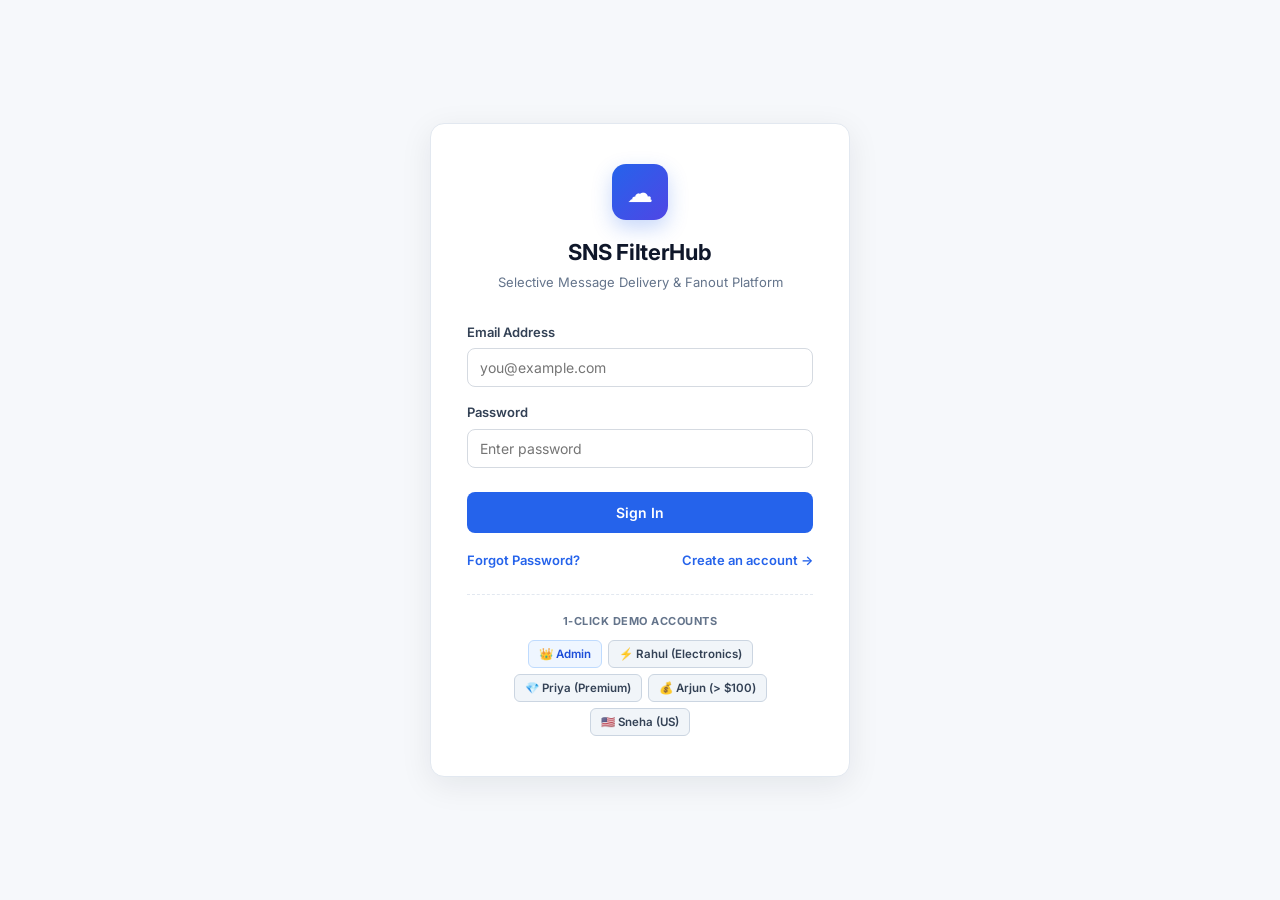
==== templates/index.html @ 41ab6437 "first commit" ====
<!DOCTYPE html>
<html lang="en">
<head>
<meta charset="UTF-8">
<meta name="viewport" content="width=device-width, initial-scale=1.0">
<title>SNS FilterHub — Amazon SNS Message Filtering Platform</title>
<link rel="stylesheet" href="/static/style.css">
<link rel="preconnect" href="https://fonts.googleapis.com">
<link href="https://fonts.googleapis.com/css2?family=Inter:wght@400;500;600;700&display=swap" rel="stylesheet">
</head>
<body>

<!-- ═══════════════ AUTH PAGE ═══════════════ -->
<div class="auth-page" id="authPage">
    <!-- LOGIN CARD -->
    <div class="auth-card" id="loginCard">
        <div class="auth-logo">
            <div class="auth-logo-mark">☁</div>
            <h1>SNS FilterHub</h1>
            <p>Selective Message Delivery & Fanout Platform</p>
        </div>
        <form onsubmit="handleLogin(event)">
            <div class="form-group">
                <label>Email Address</label>
                <input type="email" id="loginEmail" placeholder="you@example.com" required>
                <div class="field-error" id="loginEmailError"></div>
            </div>
            <div class="form-group">
                <label>Password</label>
                <input type="password" id="loginPassword" placeholder="Enter password" required>
                <div class="field-error" id="loginPasswordError"></div>
            </div>
            <div class="form-error" id="loginGeneralError"></div>
            <button type="submit" class="btn-auth" id="loginSubmitBtn">Sign In</button>
            <div class="auth-links">
                <a class="link" onclick="showForgot()">Forgot Password?</a>
                <a class="link" onclick="showSignup()">Create an account →</a>
            </div>
        </form>

        <!-- DEMO ACCOUNTS QUICK SWITCHER -->
        <div class="demo-accounts">
            <div class="demo-accounts-title">1-Click Demo Accounts</div>
            <div class="demo-pills">
                <button type="button" class="demo-pill admin" onclick="quickLogin('admin@snsfilterhub.com', 'Admin@123')">👑 Admin</button>
                <button type="button" class="demo-pill" onclick="quickLogin('rahul@example.com', 'User@123')">⚡ Rahul (Electronics)</button>
                <button type="button" class="demo-pill" onclick="quickLogin('priya@example.com', 'User@123')">💎 Priya (Premium)</button>
                <button type="button" class="demo-pill" onclick="quickLogin('arjun@example.com', 'User@123')">💰 Arjun (&gt; $100)</button>
                <button type="button" class="demo-pill" onclick="quickLogin('sneha@example.com', 'User@123')">🇺🇸 Sneha (US)</button>
            </div>
        </div>
    </div>

    <!-- SIGNUP CARD -->
    <div class="auth-card" id="signupCard" style="display:none;">
        <div class="auth-logo">
            <div class="auth-logo-mark">☁</div>
            <h1>Create Account</h1>
            <p>Join SNS FilterHub as a Subscriber</p>
        </div>
        <form onsubmit="handleSignup(event)">
            <div class="form-group">
                <label>Full Name</label>
                <input type="text" id="signupName" placeholder="e.g. John Doe" required>
                <div class="field-error" id="signupNameError"></div>
            </div>
            <div class="form-group">
                <label>Email Address</label>
                <input type="email" id="signupEmail" placeholder="you@example.com" required>
                <div class="field-error" id="signupEmailError"></div>
            </div>
            <div class="form-group">
                <label>Password</label>
                <input type="password" id="signupPassword" placeholder="Min 6 characters" required>
                <div class="field-error" id="signupPasswordError"></div>
            </div>
            <div class="form-group">
                <label>Confirm Password</label>
                <input type="password" id="signupConfirm" placeholder="Re-enter password" required>
                <div class="field-error" id="signupConfirmError"></div>
            </div>
            <div class="form-error" id="signupGeneralError"></div>
            <button type="submit" class="btn-auth">Create Account</button>
            <div class="auth-links">
                <a class="link" onclick="showLogin()">← Back to login</a>
            </div>
        </form>
    </div>

    <!-- FORGOT CARD -->
    <div class="auth-card" id="forgotCard" style="display:none;">
        <div class="auth-logo">
            <div class="auth-logo-mark">🔑</div>
            <h1>Reset Password</h1>
            <p>Enter your email to reset credentials</p>
        </div>
        <form onsubmit="handleForgot(event)">
            <div class="form-group">
                <label>Email Address</label>
                <input type="email" id="forgotEmail" placeholder="you@example.com" required>
            </div>
            <button type="submit" class="btn-auth">Send Reset Link</button>
            <div class="auth-links">
                <a class="link" onclick="showLogin()">← Back to login</a>
            </div>
        </form>
    </div>
</div>

<!-- ═══════════════ MAIN APPLICATION ═══════════════ -->
<div class="app" id="appPage" style="display:none;">
    <!-- SIDEBAR -->
    <aside class="sidebar">
        <div class="sidebar-brand">
            <div class="sidebar-logo">☁</div>
            <div>
                <div class="sidebar-name">SNS FilterHub</div>
                <div style="font-size:10px; color:#94a3b8; font-weight:600;" id="sidebarRoleLabel">ROLE: ADMIN</div>
            </div>
        </div>

        <!-- DYNAMIC NAVIGATION (ADMIN VS USER) -->
        <nav class="sidebar-nav" id="sidebarNav">
            <!-- Injected dynamically via renderSidebar() -->
        </nav>

        <div class="sidebar-user">
            <div class="user-avatar" id="userAvatarSidebar">A</div>
            <div>
                <div class="user-name" id="userNameSidebar">Administrator</div>
                <div class="user-role" id="userRoleSidebar">ADMIN</div>
            </div>
        </div>
    </aside>

    <!-- MAIN WRAPPER -->
    <div class="main">
        <header class="topbar">
            <h1 class="page-title" id="pageTitle">Dashboard</h1>
            <div class="topbar-right">
                <!-- NOTIFICATIONS BUTTON -->
                <button class="icon-btn" onclick="openNotif(event)" title="Notifications">
                    <svg viewBox="0 0 24 24" width="18" height="18" fill="none" stroke="currentColor" stroke-width="2"><path d="M18 8A6 6 0 006 8c0 7-3 9-3 9h18s-3-2-3-9"/><path d="M13.73 21a2 2 0 01-3.46 0"/></svg>
                    <span class="notif-badge" id="notifBadge" style="display:none;">0</span>
                </button>

                <!-- PROFILE BUTTON -->
                <div class="profile-btn" onclick="openProfile(event)">
                    <div class="user-avatar sm" id="userAvatarTop">A</div>
                    <span id="userNameTop">Administrator</span>
                    <svg viewBox="0 0 24 24" width="12" height="12" fill="none" stroke="currentColor" stroke-width="2.5"><polyline points="6 9 12 15 18 9"/></svg>
                </div>

                <!-- NOTIFICATIONS DROPDOWN -->
                <div class="dropdown notif-dropdown" id="notifDrop">
                    <div class="dropdown-head">
                        <span>Notifications</span>
                        <a class="link" onclick="markAllNotificationsRead()" style="font-size:12px;">Mark all read</a>
                    </div>
                    <div id="notifList" class="notif-list">
                        <div class="notif-empty">No notifications</div>
                    </div>
                    <div class="dropdown-foot" onclick="clearAllNotifications()">Clear All</div>
                </div>

                <!-- PROFILE DROPDOWN -->
                <div class="dropdown" id="profileDrop">
                    <div class="dropdown-item" onclick="goPage('profile')">My Profile</div>
                    <div class="dropdown-item" onclick="goPage('settings')">Settings</div>
                    <div class="dropdown-sep"></div>
                    <div class="dropdown-item danger" onclick="doLogout()">Logout</div>
                </div>
            </div>
        </header>

        <div class="content">

            <!-- ═══════════════ ADMIN PAGES ═══════════════ -->

            <!-- ADMIN DASHBOARD OVERVIEW -->
            <section class="page" id="page-dashboard">
                <div class="page-head">
                    <div>
                        <h2>Selective Message Filtering Overview</h2>
                        <p>Real-time Amazon SNS pub/sub routing with per-user subscription filter policies.</p>
                    </div>
                    <div class="page-btns">
                        <button class="btn btn-secondary" onclick="openCreateUserModal()">+ Create User</button>
                        <button class="btn btn-primary" onclick="goPage('admin-composer')">⚡ Publish Message</button>
                    </div>
                </div>

                <div class="stats">
                    <div class="stat"><div class="stat-label">Active Users</div><div class="stat-value" id="statUsersCount">0</div><div class="stat-foot">Subscribers with filter policies</div></div>
                    <div class="stat"><div class="stat-label">Messages Published</div><div class="stat-value" id="statPubCount">0</div><div class="stat-foot">Messages sent to SNS topic</div></div>
                    <div class="stat"><div class="stat-label">Messages Delivered</div><div class="stat-value green" id="statDelivCount">0</div><div class="stat-foot">Matched subscriber policies</div></div>
                    <div class="stat"><div class="stat-label">Delivery Rate</div><div class="stat-value" id="statDeliveryRate">0.0%</div><div class="stat-foot">Selective delivery efficiency</div></div>
                </div>

                <div class="panel">
                    <div class="panel-head"><h3>Amazon SNS Selective Delivery Architecture</h3></div>
                    <div class="flow">
                        <div class="flow-box"><div class="flow-icon">👑</div><div class="flow-title">Publisher (Admin)</div><div class="flow-sub">Attributes Attached</div></div>
                        <div class="flow-arrow">→</div>
                        <div class="flow-box"><div class="flow-icon">📢</div><div class="flow-title">Amazon SNS</div><div class="flow-sub">order-events-topic</div></div>
                        <div class="flow-arrow">→</div>
                        <div class="flow-box"><div class="flow-icon">🔍</div><div class="flow-title">Filter Engine</div><div class="flow-sub">Evaluates Policies</div></div>
                        <div class="flow-arrow">→</div>
                        <div class="flow-box green"><div class="flow-icon">📬</div><div class="flow-title">Matching Users</div><div class="flow-sub">Only Matching Inboxes</div></div>
                    </div>
                    <div class="flow-note">Unmatched messages are automatically filtered by Amazon SNS and never delivered to unmatching user inboxes.</div>
                </div>

                <div class="panel">
                    <div class="panel-head">
                        <h3>Recent Message Routing Activity</h3>
                        <a class="link" onclick="goPage('activity')">View Full Audit Log →</a>
                    </div>
                    <table class="table">
                        <thead><tr><th>Message ID</th><th>Topic</th><th>Attributes</th><th>Delivered / Total</th><th>Delivery Status</th><th>Actions</th></tr></thead>
                        <tbody id="dashActivityTable">
                            <tr><td colspan="6" class="empty-cell">No message activity yet. Open Message Composer to send test orders.</td></tr>
                        </tbody>
                    </table>
                </div>
            </section>

            <!-- ADMIN USERS MANAGEMENT -->
            <section class="page" id="page-admin-users">
                <div class="page-head">
                    <div>
                        <h2>User & Subscriber Management</h2>
                        <p>Manage platform subscribers, view their filter policies, and control access permissions.</p>
                    </div>
                    <button class="btn btn-primary" onclick="openCreateUserModal()">+ Create User</button>
                </div>
                <div class="panel">
                    <div class="panel-head">
                        <h3>All Platform Users</h3>
                        <input class="search" id="userSearchInput" placeholder="🔍 Search by name or email..." oninput="filterUsersTable()">
                    </div>
                    <table class="table">
                        <thead><tr><th>Name</th><th>Email</th><th>Role</th><th>Status</th><th>Assigned Filters</th><th>Received</th><th>Actions</th></tr></thead>
                        <tbody id="adminUsersTable">
                            <tr><td colspan="7" class="empty-cell">Loading users...</td></tr>
                        </tbody>
                    </table>
                </div>
            </section>

            <!-- ADMIN MESSAGE COMPOSER & LIVE ROUTING -->
            <section class="page" id="page-admin-composer">
                <div class="page-head">
                    <div>
                        <h2>Admin Message Composer</h2>
                        <p>Publish an order event to Amazon SNS with MessageAttributes and observe live selective delivery.</p>
                    </div>
                    <div>
                        <span class="badge active" id="awsStatusBadge">● AWS Mode: Auto</span>
                    </div>
                </div>

                <div class="sim-layout">
                    <!-- COMPOSER FORM -->
                    <div class="panel">
                        <div class="panel-head"><h3>Message &amp; Attributes</h3></div>
                        <div class="panel-body">
                            <form onsubmit="handleAdminPublish(event)">
                                <div class="form-group">
                                    <label>Order ID</label>
                                    <input type="text" id="compOrderId" placeholder="e.g. ORD-1001" value="ORD-1001" required>
                                </div>
                                <div class="form-group">
                                    <label>Message Title</label>
                                    <input type="text" id="compTitle" placeholder="e.g. Flash Sale Alert" value="Flash Sale Alert" required>
                                </div>
                                <div class="form-group">
                                    <label>Price (USD)</label>
                                    <input type="number" step="0.01" id="compPrice" value="1500" required>
                                </div>
                                <div class="form-group">
                                    <label>Category</label>
                                    <select id="compCategory">
                                        <option value="electronics" selected>electronics</option>
                                        <option value="computers">computers</option>
                                        <option value="books">books</option>
                                        <option value="clothing">clothing</option>
                                        <option value="food">food</option>
                                    </select>
                                </div>
                                <div class="form-group">
                                    <label>Customer Tier</label>
                                    <select id="compTier">
                                        <option value="basic">basic</option>
                                        <option value="silver">silver</option>
                                        <option value="premium" selected>premium</option>
                                        <option value="gold">gold</option>
                                    </select>
                                </div>
                                <div class="form-group">
                                    <label>Region</label>
                                    <select id="compRegion">
                                        <option value="US">US</option>
                                        <option value="EU" selected>EU</option>
                                        <option value="AP-SOUTH-1">AP-SOUTH-1</option>
                                    </select>
                                </div>
                                <div class="form-group">
                                    <label>Priority</label>
                                    <select id="compPriority">
                                        <option value="HIGH" selected>HIGH</option>
                                        <option value="MEDIUM">MEDIUM</option>
                                        <option value="LOW">LOW</option>
                                    </select>
                                </div>
                                <div class="form-group">
                                    <label>Message Body</label>
                                    <textarea id="compBody" rows="2">Premium electronics orders above $1,000 qualify for free express shipping.</textarea>
                                </div>
                                <button type="submit" class="btn btn-primary" id="publishBtn" style="width:100%;">🚀 PUBLISH TO SNS</button>
                            </form>
                        </div>
                    </div>

                    <!-- ROUTING ANALYSIS TREE -->
                    <div class="panel">
                        <div class="panel-head">
                            <h3>Live Routing &amp; Delivery Analysis</h3>
                            <span class="results-count" id="routingStatusLabel">Awaiting publish</span>
                        </div>
                        <div class="panel-body">
                            <div id="routingResultsArea">
                                <div class="sim-empty">Configure message attributes and click <b>PUBLISH TO SNS</b> to observe real-time filter policy evaluation.</div>
                            </div>
                        </div>
                    </div>
                </div>
            </section>

            <!-- ADMIN TOPICS -->
            <section class="page" id="page-topics">
                <div class="page-head">
                    <div>
                        <h2>SNS Topics</h2>
                        <p>Configured Amazon Simple Notification Service topics.</p>
                    </div>
                    <button class="btn btn-primary" onclick="openTopicModal()">+ Create Topic</button>
                </div>
                <div class="panel">
                    <div class="panel-head"><h3>All Topics</h3></div>
                    <table class="table">
                        <thead><tr><th>Topic Name</th><th>Topic ARN</th><th>Subscribers</th><th>Status</th></tr></thead>
                        <tbody>
                            <tr>
                                <td><b>order-events-topic</b></td>
                                <td><code class="mono">arn:aws:sns:us-east-1:541645813476:order-events-topic</code></td>
                                <td id="topicSubCount">4 users</td>
                                <td><span class="badge active">● Active</span></td>
                            </tr>
                        </tbody>
                    </table>
                </div>
            </section>

            <!-- ADMIN SUBSCRIPTIONS -->
            <section class="page" id="page-subscriptions">
                <div class="page-head">
                    <div>
                        <h2>SNS Subscriptions &amp; Filter Policies</h2>
                        <p>Active SQS subscribers and their SNS subscription filter policies.</p>
                    </div>
                </div>
                <div class="panel">
                    <div class="panel-head"><h3>Active User Subscriptions</h3></div>
                    <table class="table">
                        <thead><tr><th>User</th><th>Topic</th><th>SQS Queue Endpoint</th><th>SNS Filter Policy</th><th>Status</th></tr></thead>
                        <tbody id="adminSubsTable">
                            <tr><td colspan="5" class="empty-cell">Loading subscriptions...</td></tr>
                        </tbody>
                    </table>
                </div>
            </section>

            <!-- ADMIN MESSAGE ACTIVITY / AUDIT LOG -->
            <section class="page" id="page-activity">
                <div class="page-head">
                    <div>
                        <h2>Message Activity &amp; Audit Log</h2>
                        <p>Complete history of published messages and their per-subscriber filter evaluations.</p>
                    </div>
                </div>
                <div class="panel">
                    <div class="panel-head"><h3>Evaluation Audit Log</h3></div>
                    <table class="table">
                        <thead><tr><th>Message ID</th><th>Topic</th><th>Attributes</th><th>Matched / Total</th><th>Time</th><th>Action</th></tr></thead>
                        <tbody id="activityAuditTable">
                            <tr><td colspan="6" class="empty-cell">No message history available.</td></tr>
                        </tbody>
                    </table>
                </div>
            </section>

            <!-- ADMIN ANALYTICS -->
            <section class="page" id="page-analytics">
                <div class="page-head">
                    <div>
                        <h2>Analytics &amp; Filtering Insights</h2>
                        <p>Real-time delivery statistics computed from persistent database records.</p>
                    </div>
                </div>
                <div class="stats">
                    <div class="stat"><div class="stat-label">Total Published</div><div class="stat-value" id="anaTotal">0</div></div>
                    <div class="stat"><div class="stat-label">Delivered</div><div class="stat-value green" id="anaDeliv">0</div></div>
                    <div class="stat"><div class="stat-label">Filtered Out</div><div class="stat-value red" id="anaFilt">0</div></div>
                    <div class="stat"><div class="stat-label">Delivery Efficiency</div><div class="stat-value" id="anaEfficiency">0.0%</div></div>
                </div>
                <div class="panel">
                    <div class="panel-head"><h3>Delivered vs Filtered Ratio</h3></div>
                    <div class="panel-body">
                        <div class="bar-chart">
                            <div class="bar-row"><div class="bar-lbl">Delivered</div><div class="bar-track"><div class="bar-fill green" id="barAnaDeliv" style="width:0%"></div></div><div class="bar-num" id="barAnaDelivNum">0</div></div>
                            <div class="bar-row"><div class="bar-lbl">Filtered</div><div class="bar-track"><div class="bar-fill red" id="barAnaFilt" style="width:0%"></div></div><div class="bar-num" id="barAnaFiltNum">0</div></div>
                        </div>
                    </div>
                </div>
            </section>

            <!-- ADMIN / USER SETTINGS -->
            <section class="page" id="page-settings">
                <div class="page-head">
                    <div>
                        <h2>Settings &amp; System Configuration</h2>
                        <p>System configuration, AWS credentials status, and preferences.</p>
                    </div>
                </div>
                <div class="panel">
                    <div class="panel-head"><h3>AWS Configuration</h3></div>
                    <div class="panel-body">
                        <div class="kv"><span>AWS Region</span><b>us-east-1</b></div>
                        <div class="kv"><span>SNS Topic ARN</span><b class="mono">arn:aws:sns:us-east-1:541645813476:order-events-topic</b></div>
                        <div class="kv"><span>Status</span><span class="badge active" id="settingsAwsStatus">● Checking...</span></div>
                        <button class="btn btn-secondary" style="margin-top:14px;" onclick="checkAwsStatus()">Test AWS Connection</button>
                    </div>
                </div>
            </section>

            <!-- LEGACY SIMULATOR (PRESERVED) -->
            <section class="page" id="page-simulator">
                <div class="page-head">
                    <div>
                        <h2>Legacy Message Filter Simulator</h2>
                        <p>Preserved demo simulator for 4 legacy queues (high-value, electronics, premium, all).</p>
                    </div>
                </div>
                <div class="sim-layout">
                    <div class="panel">
                        <div class="panel-head"><h3>Legacy Test Order</h3></div>
                        <div class="panel-body">
                            <div class="form-group"><label>Order Value (USD)</label><input id="simPrice" type="number" value="500"></div>
                            <div class="form-group"><label>Category</label><select id="simCategory"><option>electronics</option><option>computers</option><option>books</option><option>clothing</option><option>food</option></select></div>
                            <div class="form-group"><label>Customer Tier</label><select id="simTier"><option>basic</option><option>silver</option><option>premium</option><option>gold</option></select></div>
                            <button class="btn btn-primary" onclick="testLegacyFilter()" style="width:100%;">Test Legacy Filter</button>
                        </div>
                    </div>
                    <div class="panel">
                        <div class="panel-head"><h3>Legacy Results</h3></div>
                        <div class="panel-body">
                            <div id="simLegacyResults" class="sim-results">
                                <div class="sim-empty">Click <b>Test Legacy Filter</b> to test against hardcoded queues.</div>
                            </div>
                        </div>
                    </div>
                </div>
            </section>

            <!-- ═══════════════ USER / SUBSCRIBER PAGES ═══════════════ -->

            <!-- USER DASHBOARD HOME -->
            <section class="page" id="page-user-dashboard">
                <div class="page-head">
                    <div>
                        <h2><span id="userGreeting">Welcome</span>, <span id="userDashName">Subscriber</span> 👋</h2>
                        <p>Here are the messages and alerts routed to your subscription based on your assigned filter policies.</p>
                    </div>
                    <div class="page-btns">
                        <button class="btn btn-primary" onclick="goPage('user-messages')">View All Messages →</button>
                    </div>
                </div>

                <div class="stats">
                    <div class="stat"><div class="stat-label">Messages Received</div><div class="stat-value" id="userStatReceived">0</div><div class="stat-foot">Matching your filters</div></div>
                    <div class="stat"><div class="stat-label">Unread Notifications</div><div class="stat-value green" id="userStatUnread">0</div><div class="stat-foot">Pending alerts</div></div>
                    <div class="stat"><div class="stat-label">Active Filter Rules</div><div class="stat-value" id="userStatFilters">0</div><div class="stat-foot">Assigned subscription criteria</div></div>
                    <div class="stat"><div class="stat-label">Subscription Status</div><div class="stat-value" style="font-size:18px; color:#10b981;" id="userStatStatus">● ACTIVE</div><div class="stat-foot" id="userStatQueue">Queue: sns-user</div></div>
                </div>

                <div class="panel">
                    <div class="panel-head">
                        <h3>Recent Relevant Messages</h3>
                        <a class="link" onclick="goPage('user-messages')">View Inbox →</a>
                    </div>
                    <div class="panel-body" id="userRecentMessagesList">
                        <div class="empty-cell">No messages matching your filters yet.</div>
                    </div>
                </div>
            </section>

            <!-- USER MY MESSAGES (INBOX) -->
            <section class="page" id="page-user-messages">
                <div class="page-head">
                    <div>
                        <h2>My Message Inbox</h2>
                        <p>All Amazon SNS orders and alerts delivered specifically to your personal subscription queue.</p>
                    </div>
                </div>
                <div class="panel">
                    <div class="panel-head" style="flex-wrap:wrap; gap:10px;">
                        <input class="search" id="userMsgSearch" placeholder="🔍 Search messages, order ID..." oninput="loadUserMessages()">
                        <div style="display:flex; gap:8px;">
                            <select id="userMsgCategoryFilter" onchange="loadUserMessages()" style="padding:8px 12px; border:1px solid #d5dae1; border-radius:6px; font-size:13px;">
                                <option value="all">All Categories</option>
                                <option value="electronics">Electronics</option>
                                <option value="computers">Computers</option>
                                <option value="books">Books</option>
                                <option value="clothing">Clothing</option>
                                <option value="food">Food</option>
                            </select>
                            <select id="userMsgSort" onchange="loadUserMessages()" style="padding:8px 12px; border:1px solid #d5dae1; border-radius:6px; font-size:13px;">
                                <option value="newest">Newest First</option>
                                <option value="oldest">Oldest First</option>
                            </select>
                        </div>
                    </div>
                    <div class="panel-body" id="userFullMessagesList">
                        <div class="empty-cell">Loading your messages...</div>
                    </div>
                </div>
            </section>

            <!-- USER MY FILTERS -->
            <section class="page" id="page-user-filters">
                <div class="page-head">
                    <div>
                        <h2>My Subscription Filters</h2>
                        <p>These filter rules determine which Amazon SNS messages are routed and delivered to your SQS subscription.</p>
                    </div>
                </div>
                <div class="panel">
                    <div class="panel-head">
                        <h3>Active Filter Conditions</h3>
                        <span class="badge active">Managed by Administrator</span>
                    </div>
                    <div class="panel-body" id="userFilterConditionsList">
                        <!-- Populated dynamically -->
                    </div>
                </div>
            </section>

            <!-- USER MY SUBSCRIPTION -->
            <section class="page" id="page-user-subscription">
                <div class="page-head">
                    <div>
                        <h2>My Subscription Details</h2>
                        <p>Amazon SNS topic, SQS queue endpoint, and JSON filter policy configuration.</p>
                    </div>
                </div>
                <div class="panel">
                    <div class="panel-head"><h3>Subscription Endpoint &amp; Policy</h3></div>
                    <div class="panel-body">
                        <div class="kv"><span>SNS Topic ARN</span><b class="mono" id="subDetailTopic">—</b></div>
                        <div class="kv"><span>SQS Queue Endpoint</span><b class="mono" id="subDetailQueue">—</b></div>
                        <div class="kv"><span>Status</span><span class="badge active" id="subDetailStatus">● Active</span></div>
                        <div style="margin-top:16px;">
                            <label style="font-weight:600; font-size:13px; margin-bottom:6px; display:block;">Compiled AWS SNS FilterPolicy (JSON)</label>
                            <pre class="code-block" id="subDetailPolicy">{}</pre>
                        </div>
                    </div>
                </div>
            </section>

            <!-- DOCUMENTATION -->
            <section class="page" id="page-docs">
                <div class="page-head"><div><h2>System Documentation</h2><p>Amazon SNS selective message delivery architecture.</p></div></div>
                <div class="panel"><div class="panel-body"><h4>What is Amazon SNS Message Filtering?</h4><p class="doc-p">Amazon Simple Notification Service (SNS) Message Filtering evaluates message attributes against per-subscriber filter policies. Instead of traditional broadcast pub/sub where every subscriber receives every message, SNS delivers only messages whose attributes strictly match the subscriber's filter policy.</p></div></div>
                <div class="panel"><div class="panel-body">
                    <h4>Multi-User Platform Model</h4>
                    <div class="doc-example">
                        <div><b>1. Admin publishes message</b> with <code>category=electronics</code>, <code>customer_tier=premium</code>, <code>price_usd=1500</code>.</div>
                        <div><b>2. Amazon SNS evaluates</b> all subscriber policies simultaneously.</div>
                        <div><b>3. Selective Delivery:</b> Users whose filters match (e.g. Rahul, Priya, Arjun) receive the message in their dedicated SQS queues; non-matching users (Sneha) are filtered out without unnecessary compute or noise.</div>
                    </div>
                </div></div>
            </section>

        </div>
    </div>
</div>

<!-- ═══════════════ MODALS ═══════════════ -->

<!-- CREATE/EDIT USER MODAL -->
<div class="modal" id="modal-user">
    <div class="modal-box">
        <div class="modal-head">
            <h3 id="userModalTitle">Create Platform User</h3>
            <button class="modal-x" onclick="closeModal('modal-user')">✕</button>
        </div>
        <form onsubmit="handleSaveUser(event)">
            <div class="modal-body">
                <input type="hidden" id="editUserId">
                <div class="form-group">
                    <label>Full Name</label>
                    <input type="text" id="mUserName" placeholder="e.g. John Doe" required>
                </div>
                <div class="form-group">
                    <label>Email Address</label>
                    <input type="email" id="mUserEmail" placeholder="you@example.com" required>
                </div>
                <div class="form-group">
                    <label>Password (leave blank to keep existing when editing)</label>
                    <input type="password" id="mUserPassword" placeholder="Default: User@123">
                </div>
                <div class="form-group">
                    <label>Role</label>
                    <select id="mUserRole">
                        <option value="USER" selected>USER (Subscriber)</option>
                        <option value="ADMIN">ADMIN (System Administrator)</option>
                    </select>
                </div>
                <div class="form-group">
                    <label>Account Status</label>
                    <select id="mUserStatus">
                        <option value="ACTIVE" selected>ACTIVE</option>
                        <option value="DISABLED">DISABLED</option>
                    </select>
                </div>
            </div>
            <div class="modal-foot">
                <button type="button" class="btn btn-secondary" onclick="closeModal('modal-user')">Cancel</button>
                <button type="submit" class="btn btn-primary">Save User</button>
            </div>
        </form>
    </div>
</div>

<!-- MANAGE USER FILTERS MODAL -->
<div class="modal" id="modal-filters">
    <div class="modal-box" style="max-width:540px;">
        <div class="modal-head">
            <h3 id="filterModalTitle">Manage User Filters</h3>
            <button class="modal-x" onclick="closeModal('modal-filters')">✕</button>
        </div>
        <div class="modal-body">
            <input type="hidden" id="filterUserId">
            <p style="color:#64748b; font-size:13px; margin-bottom:14px;">Configure the SNS Subscription Filter Policy for this user. Multiple conditions are evaluated with logical <b>AND</b>.</p>

            <div id="filterRowsContainer" class="condition-list">
                <!-- Injected dynamically -->
            </div>

            <!-- ADD CONDITION FORM -->
            <div style="background:#f8fafc; border:1px solid #e2e8f0; border-radius:8px; padding:12px; margin-top:10px;">
                <div style="font-weight:600; font-size:12px; color:#475569; margin-bottom:8px;">+ ADD NEW CONDITION</div>
                <div class="builder-row">
                    <select id="newFilterAttr">
                        <option value="category">category</option>
                        <option value="customer_tier">customer_tier</option>
                        <option value="price_usd">price_usd</option>
                        <option value="region">region</option>
                        <option value="priority">priority</option>
                    </select>
                    <select id="newFilterOp">
                        <option value="=">=</option>
                        <option value="!=">!=</option>
                        <option value=">">&gt;</option>
                        <option value="<">&lt;</option>
                        <option value=">=">&gt;=</option>
                        <option value="<=">&lt;=</option>
                        <option value="in">in</option>
                        <option value="contains">contains</option>
                    </select>
                    <input type="text" id="newFilterVal" placeholder="Value (e.g. electronics)">
                </div>
                <button type="button" class="btn btn-secondary" style="font-size:12px; padding:6px 12px; margin-top:6px;" onclick="addFilterCondition()">Add Condition</button>
            </div>
        </div>
        <div class="modal-foot">
            <button type="button" class="btn btn-primary" onclick="closeModal('modal-filters')">Done</button>
        </div>
    </div>
</div>

<!-- MESSAGE DETAILS MODAL -->
<div class="modal" id="modal-msg-detail">
    <div class="modal-box" style="max-width:550px;">
        <div class="modal-head">
            <h3 id="msgDetailTitle">Message Details</h3>
            <button class="modal-x" onclick="closeModal('modal-msg-detail')">✕</button>
        </div>
        <div class="modal-body">
            <div class="kv"><span>Message ID</span><b class="mono" id="mdMsgId">—</b></div>
            <div class="kv"><span>Order ID</span><b id="mdOrderId">—</b></div>
            <div class="kv"><span>Category</span><b id="mdCategory">—</b></div>
            <div class="kv"><span>Price</span><b id="mdPrice">—</b></div>
            <div class="kv"><span>Customer Tier</span><b id="mdTier">—</b></div>
            <div class="kv"><span>Priority</span><b id="mdPriority">—</b></div>
            <div class="kv"><span>Region</span><b id="mdRegion">—</b></div>
            <div class="kv"><span>Delivery Match Reason</span><b style="color:#059669;" id="mdReason">—</b></div>
            <div style="margin-top:14px;">
                <label style="font-weight:600; font-size:12.5px; display:block; margin-bottom:6px;">Full Message Payload</label>
                <pre class="code-block" id="mdPayload">{}</pre>
            </div>
        </div>
        <div class="modal-foot">
            <button type="button" class="btn btn-secondary" onclick="closeModal('modal-msg-detail')">Close</button>
        </div>
    </div>
</div>

<!-- ROUTING INSPECTION MODAL -->
<div class="modal" id="modal-routing-inspect">
    <div class="modal-box" style="max-width:580px;">
        <div class="modal-head">
            <h3>Routing Evaluation Details</h3>
            <button class="modal-x" onclick="closeModal('modal-routing-inspect')">✕</button>
        </div>
        <div class="modal-body">
            <div id="routingInspectContent">Loading...</div>
        </div>
        <div class="modal-foot">
            <button type="button" class="btn btn-secondary" onclick="closeModal('modal-routing-inspect')">Close</button>
        </div>
    </div>
</div>

<div class="toast" id="toast"></div>

<!-- ═══════════════ FRONTEND LOGIC ═══════════════ -->
<script>
let currentUser = null;
let userPollingTimer = null;

/* ═══════════════════════════════════════
   MODALS & TOASTS
   ═══════════════════════════════════════ */
function openModal(id) { document.getElementById(id).classList.add("open"); }
function closeModal(id) { document.getElementById(id).classList.remove("open"); }
function showToast(msg) {
    const t = document.getElementById("toast");
    t.textContent = msg;
    t.classList.add("show");
    setTimeout(() => t.classList.remove("show"), 3500);
}

/* ═══════════════════════════════════════
   AUTH & SESSION
   ═══════════════════════════════════════ */
function showLogin() {
    document.getElementById("loginCard").style.display = "block";
    document.getElementById("signupCard").style.display = "none";
    document.getElementById("forgotCard").style.display = "none";
}
function showSignup() {
    document.getElementById("loginCard").style.display = "none";
    document.getElementById("signupCard").style.display = "block";
    document.getElementById("forgotCard").style.display = "none";
}
function showForgot() {
    document.getElementById("loginCard").style.display = "none";
    document.getElementById("signupCard").style.display = "none";
    document.getElementById("forgotCard").style.display = "block";
}

function quickLogin(email, pwd) {
    document.getElementById("loginEmail").value = email;
    document.getElementById("loginPassword").value = pwd;
    handleLogin(new Event('submit'));
}

async function handleLogin(e) {
    if (e && e.preventDefault) e.preventDefault();
    const email = document.getElementById("loginEmail").value.trim();
    const password = document.getElementById("loginPassword").value;
    const btn = document.getElementById("loginSubmitBtn");
    const errEl = document.getElementById("loginGeneralError");
    errEl.textContent = "";

    try {
        btn.disabled = true;
        btn.textContent = "Signing In...";
        const res = await fetch("/api/auth/login", {
            method: "POST",
            headers: { "Content-Type": "application/json" },
            body: JSON.stringify({ email, password })
        });
        const data = await res.json();
        if (res.ok && data.status === "ok") {
            currentUser = data.user;
            enterApp(currentUser);
            showToast(`✅ Welcome back, ${currentUser.name}!`);
        } else {
            errEl.textContent = `❌ ${data.message || "Login failed"}`;
        }
    } catch (err) {
        errEl.textContent = "❌ Network error. Backend may be offline.";
    } finally {
        btn.disabled = false;
        btn.textContent = "Sign In";
    }
}

async function handleSignup(e) {
    e.preventDefault();
    const name = document.getElementById("signupName").value.trim();
    const email = document.getElementById("signupEmail").value.trim();
    const password = document.getElementById("signupPassword").value;
    const confirm = document.getElementById("signupConfirm").value;
    const errEl = document.getElementById("signupGeneralError");
    errEl.textContent = "";

    if (password !== confirm) {
        errEl.textContent = "❌ Passwords do not match";
        return;
    }

    try {
        const res = await fetch("/api/auth/register", {
            method: "POST",
            headers: { "Content-Type": "application/json" },
            body: JSON.stringify({ name, email, password })
        });
        const data = await res.json();
        if (res.ok && data.status === "ok") {
            currentUser = data.user;
            enterApp(currentUser);
            showToast(`✅ Account created for ${currentUser.name}!`);
        } else {
            errEl.textContent = `❌ ${data.message || "Registration failed"}`;
        }
    } catch (err) {
        errEl.textContent = "❌ Registration error";
    }
}

function handleForgot(e) {
    e.preventDefault();
    const email = document.getElementById("forgotEmail").value.trim();
    showToast(`📧 Password reset instructions sent to ${email}`);
    setTimeout(showLogin, 1000);
}

async function doLogout() {
    try {
        await fetch("/api/auth/logout", { method: "POST" });
    } catch (e) {}
    currentUser = null;
    if (userPollingTimer) clearInterval(userPollingTimer);
    document.getElementById("appPage").style.display = "none";
    document.getElementById("authPage").style.display = "flex";
    document.getElementById("loginPassword").value = "";
    showLogin();
    showToast("Logged out successfully.");
}

async function checkSession() {
    try {
        const res = await fetch("/api/auth/me");
        const data = await res.json();
        if (res.ok && data.status === "ok") {
            currentUser = data.user;
            enterApp(currentUser);
        } else {
            document.getElementById("authPage").style.display = "flex";
        }
    } catch (e) {
        document.getElementById("authPage").style.display = "flex";
    }
}

function enterApp(user) {
    document.getElementById("authPage").style.display = "none";
    document.getElementById("appPage").style.display = "flex";

    const initial = (user.name || "U").charAt(0).toUpperCase();
    document.getElementById("userAvatarSidebar").textContent = initial;
    document.getElementById("userAvatarTop").textContent = initial;
    document.getElementById("userNameSidebar").textContent = user.name;
    document.getElementById("userNameTop").textContent = user.name;
    document.getElementById("userRoleSidebar").textContent = user.role;
    document.getElementById("sidebarRoleLabel").textContent = `ROLE: ${user.role}`;

    renderSidebar(user.role);

    if (user.role === "ADMIN") {
        goPage("dashboard");
        loadAdminStats();
        loadAdminUsers();
        loadAdminActivity();
        checkAwsStatus();
    } else {
        goPage("user-dashboard");
        loadUserDashboard();
        loadUserFilters();
        loadUserSubscription();
        startUserPolling();
    }
    loadNotifications();
}

/* ═══════════════════════════════════════
   SIDEBAR NAVIGATION
   ═══════════════════════════════════════ */
function renderSidebar(role) {
    const nav = document.getElementById("sidebarNav");
    if (role === "ADMIN") {
        nav.innerHTML = `
            <a class="nav-item active" data-page="dashboard" onclick="goPage('dashboard')">
                <svg viewBox="0 0 24 24" width="16" height="16" fill="none" stroke="currentColor" stroke-width="2"><rect x="3" y="3" width="7" height="9"/><rect x="14" y="3" width="7" height="5"/><rect x="14" y="12" width="7" height="9"/><rect x="3" y="16" width="7" height="5"/></svg>
                Overview
            </a>
            <a class="nav-item" data-page="admin-users" onclick="goPage('admin-users')">
                <svg viewBox="0 0 24 24" width="16" height="16" fill="none" stroke="currentColor" stroke-width="2"><path d="M17 21v-2a4 4 0 00-4-4H5a4 4 0 00-4 4v2"/><circle cx="9" cy="7" r="4"/><path d="M23 21v-2a4 4 0 00-3-3.87"/><path d="M16 3.13a4 4 0 010 7.75"/></svg>
                Users &amp; Filters
            </a>
            <a class="nav-item" data-page="admin-composer" onclick="goPage('admin-composer')">
                <svg viewBox="0 0 24 24" width="16" height="16" fill="none" stroke="currentColor" stroke-width="2"><path d="M22 2L11 13M22 2l-7 20-4-9-9-4 20-7z"/></svg>
                Message Composer
            </a>
            <a class="nav-item" data-page="topics" onclick="goPage('topics')">
                <svg viewBox="0 0 24 24" width="16" height="16" fill="none" stroke="currentColor" stroke-width="2"><path d="M12 2L2 7l10 5 10-5-10-5z"/><path d="M2 17l10 5 10-5"/></svg>
                Topics
            </a>
            <a class="nav-item" data-page="subscriptions" onclick="goPage('subscriptions')">
                <svg viewBox="0 0 24 24" width="16" height="16" fill="none" stroke="currentColor" stroke-width="2"><path d="M16 21v-2a4 4 0 00-4-4H5a4 4 0 00-4 4v2"/><circle cx="8.5" cy="7" r="4"/></svg>
                Subscriptions
            </a>
            <a class="nav-item" data-page="activity" onclick="goPage('activity')">
                <svg viewBox="0 0 24 24" width="16" height="16" fill="none" stroke="currentColor" stroke-width="2"><circle cx="12" cy="12" r="10"/><path d="M12 6v6l4 2"/></svg>
                Audit Log
            </a>
            <a class="nav-item" data-page="analytics" onclick="goPage('analytics')">
                <svg viewBox="0 0 24 24" width="16" height="16" fill="none" stroke="currentColor" stroke-width="2"><path d="M3 3v18h18"/><path d="M7 14l4-4 4 4 5-5"/></svg>
                Analytics
            </a>
            <a class="nav-item" data-page="simulator" onclick="goPage('simulator')">
                <svg viewBox="0 0 24 24" width="16" height="16" fill="none" stroke="currentColor" stroke-width="2"><circle cx="12" cy="12" r="3"/><path d="M19.4 15a1.65 1.65 0 00.33 1.82l.06.06a2 2 0 11-2.83 2.83"/></svg>
                Legacy Simulator
            </a>
            <a class="nav-item" data-page="settings" onclick="goPage('settings')">
                <svg viewBox="0 0 24 24" width="16" height="16" fill="none" stroke="currentColor" stroke-width="2"><circle cx="12" cy="12" r="3"/><path d="M19.4 15a1.65 1.65 0 00.33 1.82l.06.06a2 2 0 11-2.83 2.83l-.06-.06a1.65 1.65 0 00-1.82-.33 1.65 1.65 0 00-1 1.51V21a2 2 0 11-4 0v-.09A1.65 1.65 0 009 19.4a1.65 1.65 0 00-1.82.33l-.06.06a2 2 0 11-2.83-2.83l.06-.06a1.65 1.65 0 00.33-1.82 1.65 1.65 0 00-1.51-1H3a2 2 0 110-4h.09A1.65 1.65 0 004.6 9a1.65 1.65 0 00-.33-1.82l-.06-.06a2 2 0 112.83-2.83l.06.06a1.65 1.65 0 001.82.33H9a1.65 1.65 0 001-1.51V3a2 2 0 114 0v.09a1.65 1.65 0 001 1.51 1.65 1.65 0 001.82-.33l.06-.06a2 2 0 112.83 2.83l-.06.06a1.65 1.65 0 00-.33 1.82V9a1.65 1.65 0 001.51 1H21a2 2 0 110 4h-.09a1.65 1.65 0 00-1.51 1z"/></svg>
                Settings
            </a>
            <a class="nav-item" data-page="docs" onclick="goPage('docs')">
                <svg viewBox="0 0 24 24" width="16" height="16" fill="none" stroke="currentColor" stroke-width="2"><path d="M14 2H6a2 2 0 00-2 2v16a2 2 0 002 2h12a2 2 0 002-2V8z"/><path d="M14 2v6h6"/></svg>
                Documentation
            </a>
        `;
    } else {
        nav.innerHTML = `
            <a class="nav-item active" data-page="user-dashboard" onclick="goPage('user-dashboard')">
                <svg viewBox="0 0 24 24" width="16" height="16" fill="none" stroke="currentColor" stroke-width="2"><rect x="3" y="3" width="7" height="9"/><rect x="14" y="3" width="7" height="5"/><rect x="14" y="12" width="7" height="9"/><rect x="3" y="16" width="7" height="5"/></svg>
                Dashboard
            </a>
            <a class="nav-item" data-page="user-messages" onclick="goPage('user-messages')">
                <svg viewBox="0 0 24 24" width="16" height="16" fill="none" stroke="currentColor" stroke-width="2"><path d="M4 4h16c1.1 0 2 .9 2 2v12c0 1.1-.9 2-2 2H4c-1.1 0-2-.9-2-2V6c0-1.1.9-2 2-2z"/><polyline points="22,6 12,13 2,6"/></svg>
                My Messages
            </a>
            <a class="nav-item" data-page="user-filters" onclick="goPage('user-filters')">
                <svg viewBox="0 0 24 24" width="16" height="16" fill="none" stroke="currentColor" stroke-width="2"><polygon points="22 3 2 3 10 12.46 10 19 14 21 14 12.46 22 3"/></svg>
                My Filters
            </a>
            <a class="nav-item" data-page="user-subscription" onclick="goPage('user-subscription')">
                <svg viewBox="0 0 24 24" width="16" height="16" fill="none" stroke="currentColor" stroke-width="2"><path d="M16 21v-2a4 4 0 00-4-4H5a4 4 0 00-4 4v2"/><circle cx="8.5" cy="7" r="4"/></svg>
                My Subscription
            </a>
            <a class="nav-item" data-page="settings" onclick="goPage('settings')">
                <svg viewBox="0 0 24 24" width="16" height="16" fill="none" stroke="currentColor" stroke-width="2"><circle cx="12" cy="12" r="3"/><path d="M19.4 15a1.65 1.65 0 00.33 1.82l.06.06a2 2 0 11-2.83 2.83l-.06-.06a1.65 1.65 0 00-1.82-.33 1.65 1.65 0 00-1 1.51V21a2 2 0 11-4 0v-.09A1.65 1.65 0 009 19.4a1.65 1.65 0 00-1.82.33l-.06.06a2 2 0 11-2.83-2.83l.06-.06a1.65 1.65 0 00.33-1.82 1.65 1.65 0 00-1.51-1H3a2 2 0 110-4h.09A1.65 1.65 0 004.6 9a1.65 1.65 0 00-.33-1.82l-.06-.06a2 2 0 112.83-2.83l.06.06a1.65 1.65 0 001.82.33H9a1.65 1.65 0 001-1.51V3a2 2 0 114 0v.09a1.65 1.65 0 001 1.51 1.65 1.65 0 001.82-.33l.06-.06a2 2 0 112.83 2.83l-.06.06a1.65 1.65 0 00-.33 1.82V9a1.65 1.65 0 001.51 1H21a2 2 0 110 4h-.09a1.65 1.65 0 00-1.51 1z"/></svg>
                Settings
            </a>
            <a class="nav-item" data-page="docs" onclick="goPage('docs')">
                <svg viewBox="0 0 24 24" width="16" height="16" fill="none" stroke="currentColor" stroke-width="2"><path d="M14 2H6a2 2 0 00-2 2v16a2 2 0 002 2h12a2 2 0 002-2V8z"/><path d="M14 2v6h6"/></svg>
                Documentation
            </a>
        `;
    }
}

const pageTitles = {
    dashboard: "Admin Overview",
    "admin-users": "Users & Filter Management",
    "admin-composer": "Message Composer",
    topics: "Topics",
    subscriptions: "Subscriptions",
    activity: "Audit Log",
    analytics: "Analytics",
    simulator: "Legacy Simulator",
    settings: "Settings",
    docs: "Documentation",
    "user-dashboard": "Subscriber Dashboard",
    "user-messages": "My Messages",
    "user-filters": "My Filters",
    "user-subscription": "My Subscription"
};

function goPage(name) {
    document.querySelectorAll(".page").forEach(p => p.classList.remove("active"));
    document.querySelectorAll(".nav-item").forEach(n => n.classList.remove("active"));

    const pg = document.getElementById("page-" + name);
    if (pg) pg.classList.add("active");

    const link = document.querySelector(`.nav-item[data-page="${name}"]`);
    if (link) link.classList.add("active");

    document.getElementById("pageTitle").textContent = pageTitles[name] || name;
    window.scrollTo({ top: 0, behavior: "smooth" });

    // Refresh context data when viewing pages
    if (name === "admin-users") loadAdminUsers();
    if (name === "subscriptions") loadAdminSubscriptions();
    if (name === "activity") loadAdminActivity();
    if (name === "analytics") loadAdminAnalytics();
    if (name === "user-dashboard") loadUserDashboard();
    if (name === "user-messages") loadUserMessages();
    if (name === "user-filters") loadUserFilters();
    if (name === "user-subscription") loadUserSubscription();
}

/* ═══════════════════════════════════════
   ADMIN FUNCTIONALITY
   ═══════════════════════════════════════ */
let adminUsersList = [];

async function loadAdminStats() {
    try {
        const res = await fetch("/api/admin/analytics");
        const data = await res.json();
        if (data.status === "ok") {
            const a = data.analytics;
            document.getElementById("statUsersCount").textContent = a.total_users;
            document.getElementById("statPubCount").textContent = a.messages_published;
            document.getElementById("statDelivCount").textContent = a.messages_delivered;
            document.getElementById("statDeliveryRate").textContent = a.delivery_rate;
        }
    } catch (e) {}
}

async function loadAdminUsers() {
    try {
        const res = await fetch("/api/admin/users");
        const data = await res.json();
        if (data.status === "ok") {
            adminUsersList = data.users;
            renderUsersTable(adminUsersList);
            document.getElementById("topicSubCount").textContent = `${adminUsersList.filter(u => u.role === 'USER').length} users`;
        }
    } catch (e) {}
}

function renderUsersTable(users) {
    const tbody = document.getElementById("adminUsersTable");
    if (!users.length) {
        tbody.innerHTML = '<tr><td colspan="7" class="empty-cell">No users found. Click <b>+ Create User</b>.</td></tr>';
        return;
    }
    tbody.innerHTML = users.map(u => {
        const filtersSummary = (u.filters || []).map(f =>
            `<span class="msg-tag blue">${f.attribute_name} ${f.operator} ${f.attribute_value}</span>`
        ).join(" ") || '<span style="color:#94a3b8; font-size:12px;">Receives all (no filter)</span>';

        return `
            <tr>
                <td><b>${u.name}</b></td>
                <td><code style="font-size:12px;">${u.email}</code></td>
                <td><span class="badge ${u.role === 'ADMIN' ? 'role-admin' : 'role-user'}">${u.role}</span></td>
                <td><span class="badge ${u.status === 'ACTIVE' ? 'active' : 'failed'}">● ${u.status}</span></td>
                <td><div style="max-width:240px; display:flex; flex-wrap:wrap; gap:4px;">${filtersSummary}</div></td>
                <td><b>${u.messages_received || 0}</b></td>
                <td>
                    <div style="display:flex; gap:8px;">
                        <a class="link" onclick="openFilterManager(${u.id})">Filters</a>
                        <a class="link" onclick="toggleUserStatus(${u.id}, '${u.status}')">${u.status === 'ACTIVE' ? 'Disable' : 'Enable'}</a>
                        <a class="link" style="color:#ef4444;" onclick="deleteUser(${u.id}, '${u.name}')">Delete</a>
                    </div>
                </td>
            </tr>
        `;
    }).join("");
}

function filterUsersTable() {
    const q = (document.getElementById("userSearchInput")?.value || "").toLowerCase();
    const filtered = adminUsersList.filter(u =>
        u.name.toLowerCase().includes(q) || u.email.toLowerCase().includes(q)
    );
    renderUsersTable(filtered);
}

function openCreateUserModal() {
    document.getElementById("userModalTitle").textContent = "Create Platform User";
    document.getElementById("editUserId").value = "";
    document.getElementById("mUserName").value = "";
    document.getElementById("mUserEmail").value = "";
    document.getElementById("mUserPassword").value = "";
    document.getElementById("mUserRole").value = "USER";
    document.getElementById("mUserStatus").value = "ACTIVE";
    openModal("modal-user");
}

async function handleSaveUser(e) {
    e.preventDefault();
    const uid = document.getElementById("editUserId").value;
    const name = document.getElementById("mUserName").value.trim();
    const email = document.getElementById("mUserEmail").value.trim();
    const password = document.getElementById("mUserPassword").value;
    const role = document.getElementById("mUserRole").value;
    const status = document.getElementById("mUserStatus").value;

    const payload = { name, email, role, status };
    if (password) payload.password = password;

    try {
        let res;
        if (uid) {
            res = await fetch(`/api/admin/users/${uid}`, {
                method: "PUT",
                headers: { "Content-Type": "application/json" },
                body: JSON.stringify(payload)
            });
        } else {
            res = await fetch("/api/admin/users", {
                method: "POST",
                headers: { "Content-Type": "application/json" },
                body: JSON.stringify(payload)
            });
        }
        const data = await res.json();
        if (res.ok && data.status === "ok") {
            closeModal("modal-user");
            showToast("✅ User saved successfully!");
            loadAdminUsers();
            loadAdminStats();
        } else {
            alert(`Error: ${data.message || "Failed to save user"}`);
        }
    } catch (err) {
        alert("Network error saving user");
    }
}

async function toggleUserStatus(userId, currentStatus) {
    const newStatus = currentStatus === "ACTIVE" ? "DISABLED" : "ACTIVE";
    try {
        const res = await fetch(`/api/admin/users/${userId}`, {
            method: "PUT",
            headers: { "Content-Type": "application/json" },
            body: JSON.stringify({ status: newStatus })
        });
        if (res.ok) {
            showToast(`User status set to ${newStatus}`);
            loadAdminUsers();
        }
    } catch (e) {}
}

async function deleteUser(userId, name) {
    if (!confirm(`Are you sure you want to delete user "${name}"?`)) return;
    try {
        const res = await fetch(`/api/admin/users/${userId}`, { method: "DELETE" });
        const data = await res.json();
        if (res.ok && data.status === "ok") {
            showToast(`🗑️ User ${name} deleted.`);
            loadAdminUsers();
            loadAdminStats();
        } else {
            alert(data.message || "Error deleting user");
        }
    } catch (e) {}
}

/* ═══════════════════════════════════════
   FILTER MANAGER MODAL
   ═══════════════════════════════════════ */
async function openFilterManager(userId) {
    document.getElementById("filterUserId").value = userId;
    const user = adminUsersList.find(u => u.id === userId);
    document.getElementById("filterModalTitle").textContent = `Filters for ${user ? user.name : 'User'}`;
    await renderFilterConditions(userId);
    openModal("modal-filters");
}

async function renderFilterConditions(userId) {
    const container = document.getElementById("filterRowsContainer");
    try {
        const res = await fetch(`/api/admin/users/${userId}`);
        const data = await res.json();
        if (!res.ok || data.status !== "ok") {
            container.innerHTML = "<div>Error loading filters</div>";
            return;
        }
        const filters = data.user.filters || [];
        if (!filters.length) {
            container.innerHTML = `<div style="color:#64748b; font-size:13px; font-style:italic;">No filter conditions assigned. User receives all published messages (wildcard).</div>`;
            return;
        }
        container.innerHTML = filters.map(f => `
            <div class="condition-row">
                <input value="${f.attribute_name}" disabled style="background:#f8fafc; font-weight:600; width:120px;">
                <input value="${f.operator}" disabled style="background:#f8fafc; font-weight:600; width:60px; text-align:center;">
                <input value="${f.attribute_value}" disabled style="background:#f8fafc; flex:1;">
                <div class="btn-icon-del" onclick="deleteFilterCondition(${userId}, ${f.id})" title="Delete Condition">✕</div>
            </div>
        `).join("");
    } catch (e) {
        container.innerHTML = "<div>Error fetching filter conditions</div>";
    }
}

async function addFilterCondition() {
    const userId = document.getElementById("filterUserId").value;
    const attr = document.getElementById("newFilterAttr").value;
    const op = document.getElementById("newFilterOp").value;
    const val = document.getElementById("newFilterVal").value.trim();

    if (!val) {
        alert("Please enter a filter value");
        return;
    }

    try {
        const res = await fetch(`/api/admin/users/${userId}/filters`, {
            method: "POST",
            headers: { "Content-Type": "application/json" },
            body: JSON.stringify({ attribute_name: attr, operator: op, attribute_value: val })
        });
        const data = await res.json();
        if (res.ok && data.status === "ok") {
            document.getElementById("newFilterVal").value = "";
            showToast("✅ Filter rule added and SNS policy synchronized!");
            await renderFilterConditions(userId);
            loadAdminUsers();
        } else {
            alert(data.message || "Failed to add filter");
        }
    } catch (e) {
        alert("Error adding filter");
    }
}

async function deleteFilterCondition(userId, filterId) {
    try {
        const res = await fetch(`/api/admin/users/${userId}/filters/${filterId}`, { method: "DELETE" });
        if (res.ok) {
            showToast("🗑️ Filter rule removed");
            await renderFilterConditions(userId);
            loadAdminUsers();
        }
    } catch (e) {}
}

/* ═══════════════════════════════════════
   ADMIN MESSAGE COMPOSER & ROUTING DEMO
   ═══════════════════════════════════════ */
async function handleAdminPublish(e) {
    e.preventDefault();
    const btn = document.getElementById("publishBtn");
    const orderId = document.getElementById("compOrderId").value.trim();
    const title = document.getElementById("compTitle").value.trim();
    const price = parseFloat(document.getElementById("compPrice").value) || 0;
    const category = document.getElementById("compCategory").value;
    const tier = document.getElementById("compTier").value;
    const region = document.getElementById("compRegion").value;
    const priority = document.getElementById("compPriority").value;
    const body = document.getElementById("compBody").value.trim();

    const payload = {
        order_id: orderId,
        title,
        price_usd: price,
        category,
        customer_tier: tier,
        region,
        priority,
        body
    };

    btn.disabled = true;
    btn.textContent = "Publishing to SNS...";

    try {
        const res = await fetch("/api/admin/messages/publish", {
            method: "POST",
            headers: { "Content-Type": "application/json" },
            body: JSON.stringify(payload)
        });
        const data = await res.json();
        if (res.ok && data.status === "ok") {
            showToast(`🚀 Order ${orderId} published to Amazon SNS!`);
            renderRoutingAnalysis(data);
            loadAdminStats();
            loadAdminActivity();
        } else {
            alert(`Error: ${data.message || "Failed to publish"}`);
        }
    } catch (err) {
        alert("Network error publishing message");
    } finally {
        btn.disabled = false;
        btn.textContent = "🚀 PUBLISH TO SNS";
    }
}

function renderRoutingAnalysis(data) {
    const area = document.getElementById("routingResultsArea");
    const statusLabel = document.getElementById("routingStatusLabel");
    const routing = data.routing || [];
    const s = data.summary || {};

    statusLabel.textContent = `${s.delivered} Delivered / ${s.filtered} Filtered (${s.rate})`;

    const itemsHtml = routing.map(r => `
        <div class="routing-item ${r.matched ? 'match' : 'nomatch'}">
            <div class="routing-left">
                <div class="routing-avatar">${(r.name || 'U').charAt(0).toUpperCase()}</div>
                <div>
                    <div class="routing-name">${r.name} <span style="font-size:12px; color:#64748b; font-weight:normal;">(${r.email})</span></div>
                    <div class="routing-reason">${r.reason || 'No filter rules'}</div>
                </div>
            </div>
            <div class="routing-right">
                <span class="badge ${r.matched ? 'active' : 'failed'}">${r.matched ? '🟢 MATCHED · DELIVERED' : '🔴 NOT MATCHED · FILTERED'}</span>
            </div>
        </div>
    `).join("");

    area.innerHTML = `
        <div style="background:#f8fafc; border:1px solid #e2e8f0; border-radius:10px; padding:14px; margin-bottom:12px;">
            <div style="display:flex; justify-content:space-between; align-items:center; margin-bottom:6px;">
                <b style="font-size:14px; color:#0f172a;">Message ID: ${data.message_id}</b>
                <span class="badge active">● SNS Evaluation Complete</span>
            </div>
            <div style="font-size:12.5px; color:#475569;">
                <b>Attributes:</b> price_usd=${data.attributes.price_usd} · category=${data.attributes.category} · customer_tier=${data.attributes.customer_tier} · region=${data.attributes.region} · priority=${data.attributes.priority}
            </div>
        </div>
        <div class="routing-tree">
            ${itemsHtml}
        </div>
    `;
}

/* ═══════════════════════════════════════
   ADMIN SUBSCRIPTIONS & ACTIVITY
   ═══════════════════════════════════════ */
async function loadAdminSubscriptions() {
    try {
        const res = await fetch("/api/admin/users");
        const data = await res.json();
        if (data.status === "ok") {
            const tbody = document.getElementById("adminSubsTable");
            const userSubs = data.users.filter(u => u.role === "USER");
            if (!userSubs.length) {
                tbody.innerHTML = '<tr><td colspan="5" class="empty-cell">No active subscriptions.</td></tr>';
                return;
            }
            tbody.innerHTML = userSubs.map(u => {
                const sub = u.subscription || {};
                return `
                    <tr>
                        <td><b>${u.name}</b><br><span style="font-size:11.5px; color:#64748b;">${u.email}</span></td>
                        <td><code style="font-size:11.5px;">order-events-topic</code></td>
                        <td><code class="mono">${sub.sqs_queue_url || 'sns-user-' + u.id}</code></td>
                        <td><pre class="code-block" style="padding:6px 8px; margin:0; font-size:11px;">${sub.filter_policy || '{}'}</pre></td>
                        <td><span class="badge active">● ${sub.status || 'ACTIVE'}</span></td>
                    </tr>
                `;
            }).join("");
        }
    } catch (e) {}
}

async function loadAdminActivity() {
    try {
        const res = await fetch("/api/admin/messages");
        const data = await res.json();
        if (data.status === "ok") {
            const msgs = data.messages || [];
            const dashTable = document.getElementById("dashActivityTable");
            const auditTable = document.getElementById("activityAuditTable");

            if (!msgs.length) {
                if (dashTable) dashTable.innerHTML = '<tr><td colspan="6" class="empty-cell">No message activity yet.</td></tr>';
                if (auditTable) auditTable.innerHTML = '<tr><td colspan="6" class="empty-cell">No messages published yet.</td></tr>';
                return;
            }

            const rowsHtml = msgs.map(m => {
                const attrs = m.attributes || {};
                const attrStr = `${attrs.category || ''} · ${attrs.customer_tier || ''} · $${attrs.price_usd || ''}`;
                return `
                    <tr>
                        <td><b>${m.message_id}</b></td>
                        <td><code style="font-size:11.5px;">order-events-topic</code></td>
                        <td>${attrStr}</td>
                        <td><b>${m.delivered_count || 0} / ${m.total_evaluated || 0}</b></td>
                        <td><span class="badge ${m.delivered_count > 0 ? 'active' : 'failed'}">● ${m.delivered_count} Delivered</span></td>
                        <td><a class="link" onclick="inspectMessageRouting('${m.message_id}')">Routing Details →</a></td>
                    </tr>
                `;
            }).join("");

            if (dashTable) dashTable.innerHTML = rowsHtml;
            if (auditTable) auditTable.innerHTML = rowsHtml;
        }
    } catch (e) {}
}

async function inspectMessageRouting(msgId) {
    const area = document.getElementById("routingInspectContent");
    area.innerHTML = "Loading routing details...";
    openModal("modal-routing-inspect");

    try {
        const res = await fetch(`/api/admin/routing/${msgId}`);
        const data = await res.json();
        if (data.status === "ok") {
            const m = data.message;
            const r = data.routing || [];
            area.innerHTML = `
                <div style="margin-bottom:14px;">
                    <div style="font-size:15px; font-weight:700;">Message ID: ${m.message_id}</div>
                    <div style="font-size:12.5px; color:#64748b; margin-top:2px;">Topic: ${m.topic}</div>
                    <div style="font-size:12.5px; color:#334155; margin-top:4px;">
                        <b>Payload:</b> ${m.payload.title || ''} (${m.payload.order_id || ''})
                    </div>
                </div>
                <div class="routing-tree">
                    ${r.map(item => `
                        <div class="routing-item ${item.status === 'DELIVERED' ? 'match' : 'nomatch'}">
                            <div class="routing-left">
                                <div class="routing-avatar">${(item.name || 'U').charAt(0).toUpperCase()}</div>
                                <div>
                                    <div class="routing-name">${item.name}</div>
                                    <div class="routing-reason">${item.reason || 'No conditions'}</div>
                                </div>
                            </div>
                            <div class="routing-right">
                                <span class="badge ${item.status === 'DELIVERED' ? 'active' : 'failed'}">${item.status}</span>
                            </div>
                        </div>
                    `).join("")}
                </div>
            `;
        }
    } catch (e) {
        area.innerHTML = "Error loading routing details";
    }
}

async function loadAdminAnalytics() {
    try {
        const res = await fetch("/api/admin/analytics");
        const data = await res.json();
        if (data.status === "ok") {
            const a = data.analytics;
            document.getElementById("anaTotal").textContent = a.messages_published;
            document.getElementById("anaDeliv").textContent = a.messages_delivered;
            document.getElementById("anaFilt").textContent = a.messages_filtered;
            document.getElementById("anaEfficiency").textContent = a.delivery_rate;

            const total = a.messages_delivered + a.messages_filtered;
            const max = Math.max(total, 1);
            document.getElementById("barAnaDeliv").style.width = `${(a.messages_delivered / max * 100)}%`;
            document.getElementById("barAnaFilt").style.width = `${(a.messages_filtered / max * 100)}%`;
            document.getElementById("barAnaDelivNum").textContent = a.messages_delivered;
            document.getElementById("barAnaFiltNum").textContent = a.messages_filtered;
        }
    } catch (e) {}
}

async function checkAwsStatus() {
    try {
        const res = await fetch("/api/admin/aws-status");
        const data = await res.json();
        const badge = document.getElementById("awsStatusBadge");
        const statusEl = document.getElementById("settingsAwsStatus");
        if (data.status === "ok") {
            const aws = data.aws;
            const text = aws.status === "connected" ? "● AWS Live (Connected)" : "● AWS Sandbox Mode";
            if (badge) badge.textContent = text;
            if (statusEl) {
                statusEl.textContent = text;
                statusEl.className = "badge active";
            }
        }
    } catch (e) {}
}

/* ═══════════════════════════════════════
   USER / SUBSCRIBER FUNCTIONALITY
   ═══════════════════════════════════════ */
async function loadUserDashboard() {
    if (!currentUser) return;
    document.getElementById("userDashName").textContent = currentUser.name;
    const hour = new Date().getHours();
    document.getElementById("userGreeting").textContent = hour < 12 ? "Good morning" : hour < 18 ? "Good afternoon" : "Good evening";

    try {
        const res = await fetch("/api/user/dashboard");
        const data = await res.json();
        if (data.status === "ok") {
            const s = data.stats;
            document.getElementById("userStatReceived").textContent = s.messages_received;
            document.getElementById("userStatUnread").textContent = s.unread_notifications;
            document.getElementById("userStatFilters").textContent = s.active_filters;
            document.getElementById("userStatStatus").textContent = `● ${s.subscription_status}`;
            document.getElementById("userStatQueue").textContent = `Queue: ${s.queue_name}`;

            renderUserRecentMessages(data.recent_messages || []);
        }
    } catch (e) {}
}

function renderUserRecentMessages(msgs) {
    const list = document.getElementById("userRecentMessagesList");
    if (!msgs.length) {
        list.innerHTML = `<div class="empty-cell" style="padding:24px 0; text-align:center; color:#64748b;">No matching messages delivered yet. When orders matching your filter criteria are published, they will appear here.</div>`;
        return;
    }
    list.innerHTML = msgs.map(m => {
        const p = m.payload || {};
        const attrs = m.attributes || {};
        return `
            <div class="msg-card" onclick="openMessageDetail(${m.id})">
                <div class="msg-card-head">
                    <span class="msg-card-title">${p.title || 'Order Event: ' + m.message_id}</span>
                    <span class="msg-card-time">${m.matched_at || 'Just now'}</span>
                </div>
                <div style="font-size:13px; color:#475569; margin-bottom:8px;">${p.body || 'Order ' + (p.order_id || '')}</div>
                <div class="msg-tags">
                    <span class="msg-tag blue">Order: ${p.order_id || m.message_id}</span>
                    <span class="msg-tag green">$${attrs.price_usd || p.price_usd || 0}</span>
                    <span class="msg-tag purple">${attrs.category || p.category || 'all'}</span>
                    <span class="msg-tag amber">${attrs.customer_tier || p.customer_tier || 'basic'}</span>
                    <span class="msg-tag blue" style="background:#e0f2fe; color:#0369a1;">MATCHED: ${m.reason}</span>
                </div>
            </div>
        `;
    }).join("");
}

async function loadUserMessages() {
    const search = document.getElementById("userMsgSearch")?.value || "";
    const category = document.getElementById("userMsgCategoryFilter")?.value || "all";
    const sort = document.getElementById("userMsgSort")?.value || "newest";

    const container = document.getElementById("userFullMessagesList");
    try {
        const params = new URLSearchParams({ search, category, sort });
        const res = await fetch(`/api/user/messages?${params.toString()}`);
        const data = await res.json();
        if (data.status === "ok") {
            const msgs = data.messages || [];
            if (!msgs.length) {
                container.innerHTML = `<div class="empty-cell" style="padding:32px 0; text-align:center; color:#64748b;">No messages match your search or filters.</div>`;
                return;
            }
            container.innerHTML = msgs.map(m => {
                const p = m.payload || {};
                const attrs = m.attributes || {};
                return `
                    <div class="msg-card" onclick="openMessageDetail(${m.id})">
                        <div class="msg-card-head">
                            <span class="msg-card-title">${p.title || 'Order: ' + (p.order_id || m.message_id)}</span>
                            <span class="msg-card-time">${m.matched_at || ''}</span>
                        </div>
                        <div style="font-size:13.5px; color:#334155; margin-bottom:10px;">${p.body || ''}</div>
                        <div class="msg-tags">
                            <span class="msg-tag blue">ID: ${p.order_id || m.message_id}</span>
                            <span class="msg-tag green">$${attrs.price_usd || p.price_usd || 0}</span>
                            <span class="msg-tag purple">${attrs.category || p.category}</span>
                            <span class="msg-tag amber">${attrs.customer_tier || p.customer_tier}</span>
                            <span class="msg-tag blue" style="background:#dbeafe; color:#1e40af;">MATCHED: ${m.reason}</span>
                        </div>
                    </div>
                `;
            }).join("");
        }
    } catch (e) {
        container.innerHTML = "<div>Error loading messages</div>";
    }
}

async function openMessageDetail(deliveryId) {
    try {
        const res = await fetch(`/api/user/messages/${deliveryId}`);
        const data = await res.json();
        if (data.status === "ok") {
            const m = data.message;
            const p = m.payload || {};
            const attrs = m.attributes || {};

            document.getElementById("mdMsgId").textContent = m.message_id;
            document.getElementById("mdOrderId").textContent = p.order_id || m.message_id;
            document.getElementById("mdCategory").textContent = attrs.category || p.category || "—";
            document.getElementById("mdPrice").textContent = `$${attrs.price_usd || p.price_usd || 0}`;
            document.getElementById("mdTier").textContent = attrs.customer_tier || p.customer_tier || "—";
            document.getElementById("mdPriority").textContent = attrs.priority || p.priority || "HIGH";
            document.getElementById("mdRegion").textContent = attrs.region || p.region || "US";
            document.getElementById("mdReason").textContent = m.reason || "Matched subscriber filter";
            document.getElementById("mdPayload").textContent = JSON.stringify(p, null, 2);

            openModal("modal-msg-detail");
        }
    } catch (e) {}
}

async function loadUserFilters() {
    try {
        const res = await fetch("/api/user/filters");
        const data = await res.json();
        const container = document.getElementById("userFilterConditionsList");
        if (data.status === "ok") {
            const filters = data.filters || [];
            if (!filters.length) {
                container.innerHTML = `<div style="padding:14px; background:#f8fafc; border-radius:8px; color:#64748b;">No specific filters assigned. Your subscription receives all published messages (wildcard).</div>`;
                return;
            }
            container.innerHTML = filters.map(f => `
                <div style="background:#fff; border:1px solid #e2e8f0; border-radius:8px; padding:14px 18px; margin-bottom:10px; display:flex; justify-content:space-between; align-items:center;">
                    <div>
                        <div style="font-weight:700; font-size:14px; color:#0f172a;">✓ ${f.attribute_name}</div>
                        <div style="font-size:12.5px; color:#64748b; margin-top:2px;">Operator: <b>${f.operator}</b> · Value: <b style="color:#2563eb;">${f.attribute_value}</b></div>
                    </div>
                    <span class="badge active">● Active Rule</span>
                </div>
            `).join("");
        }
    } catch (e) {}
}

async function loadUserSubscription() {
    try {
        const res = await fetch("/api/user/subscription");
        const data = await res.json();
        if (data.status === "ok") {
            const s = data.subscription;
            document.getElementById("subDetailTopic").textContent = s.topic_arn;
            document.getElementById("subDetailQueue").textContent = s.queue_url;
            document.getElementById("subDetailStatus").textContent = `● ${s.status}`;
            document.getElementById("subDetailPolicy").textContent = JSON.stringify(s.filter_policy, null, 2);
        }
    } catch (e) {}
}

/* ═══════════════════════════════════════
   NOTIFICATIONS
   ═══════════════════════════════════════ */
async function loadNotifications() {
    if (!currentUser) return;
    try {
        const res = await fetch("/api/user/notifications");
        const data = await res.json();
        if (data.status === "ok") {
            renderNotificationsList(data.notifications || []);
        }
    } catch (e) {}
}

function renderNotificationsList(notifs) {
    const list = document.getElementById("notifList");
    const badge = document.getElementById("notifBadge");
    const unread = notifs.filter(n => !n.read_status).length;

    if (unread > 0) {
        badge.textContent = unread > 9 ? "9+" : unread;
        badge.style.display = "flex";
    } else {
        badge.style.display = "none";
    }

    if (!notifs.length) {
        list.innerHTML = '<div class="notif-empty">No notifications</div>';
        return;
    }

    list.innerHTML = notifs.map(n => `
        <div class="notif-item ${!n.read_status ? 'unread' : ''}" onclick="markNotificationRead(${n.id})">
            <span class="notif-dot ok"></span>
            <div class="notif-body">
                <div class="notif-text">${n.title}: ${n.message}</div>
                <div class="notif-time">${n.created_at || 'just now'}</div>
            </div>
        </div>
    `).join("");
}

async function markNotificationRead(id) {
    try {
        await fetch(`/api/user/notifications/${id}/read`, { method: "PUT" });
        loadNotifications();
    } catch (e) {}
}

async function markAllNotificationsRead() {
    try {
        await fetch("/api/user/notifications/read-all", { method: "PUT" });
        loadNotifications();
        showToast("✅ All notifications marked as read");
    } catch (e) {}
}

async function clearAllNotifications() {
    try {
        await fetch("/api/user/notifications/clear", { method: "DELETE" });
        loadNotifications();
        showToast("🗑️ All notifications cleared");
    } catch (e) {}
}

function openNotif(e) {
    e.stopPropagation();
    document.getElementById("notifDrop").classList.toggle("open");
    document.getElementById("profileDrop").classList.remove("open");
}
function openProfile(e) {
    e.stopPropagation();
    document.getElementById("profileDrop").classList.toggle("open");
    document.getElementById("notifDrop").classList.remove("open");
}
document.addEventListener("click", () => {
    document.getElementById("notifDrop")?.classList.remove("open");
    document.getElementById("profileDrop")?.classList.remove("open");
});

/* ═══════════════════════════════════════
   REAL-TIME AUTO-POLLING (PHASE 13)
   ═══════════════════════════════════════ */
function startUserPolling() {
    if (userPollingTimer) clearInterval(userPollingTimer);
    userPollingTimer = setInterval(() => {
        if (currentUser && currentUser.role === "USER") {
            loadUserDashboard();
            loadNotifications();
            if (document.getElementById("page-user-messages").classList.contains("active")) {
                loadUserMessages();
            }
        }
    }, 4000);
}

/* ═══════════════════════════════════════
   PRESERVED LEGACY SIMULATOR
   ═══════════════════════════════════════ */
function testLegacyFilter() {
    const price = parseFloat(document.getElementById("simPrice").value) || 0;
    const cat = document.getElementById("simCategory").value;
    const tier = document.getElementById("simTier").value;

    const policies = [
        { name: "high-value-orders-queue", match: price > 100, reason: `price_usd (${price}) > 100` },
        { name: "electronics-orders-queue", match: ["electronics", "computers"].includes(cat), reason: `category in [electronics, computers]` },
        { name: "premium-customers-queue", match: ["premium", "gold"].includes(tier), reason: `customer_tier in [premium, gold]` },
        { name: "all-orders-queue", match: true, reason: `no filter — receives all` }
    ];

    document.getElementById("simLegacyResults").innerHTML = policies.map(p => `
        <div class="result-row ${p.match ? 'match' : 'nomatch'}">
            <div class="result-head">
                <b>${p.name}</b>
                <span class="badge ${p.match ? 'active' : 'failed'}">${p.match ? '🟢 MATCHED' : '🔴 FILTERED'}</span>
            </div>
            <div class="result-reason">${p.reason}</div>
        </div>
    `).join("");

    showToast("Legacy filter simulated.");
}

// On document loaded, check existing session
window.addEventListener("DOMContentLoaded", () => {
    checkSession();
});
</script>
</body>
</html>
---- static/style.css ----
/* ═══════════════════════════════════════════
   RESET
   ═══════════════════════════════════════════ */
* { box-sizing: border-box; margin: 0; padding: 0; }

body {
    font-family: 'Inter', -apple-system, BlinkMacSystemFont, sans-serif;
    background: #f6f8fb;
    color: #1e293b;
    font-size: 14px;
    line-height: 1.5;
    min-height: 100vh;
}

button { font-family: inherit; cursor: pointer; border: none; background: none; color: inherit; font-size: inherit; }
input, select, textarea { font-family: inherit; font-size: inherit; }
svg { display: block; flex-shrink: 0; }
a { cursor: pointer; text-decoration: none; color: inherit; }

/* ═══════════════════════════════════════════
   AUTH PAGE
   ═══════════════════════════════════════════ */
.auth-page {
    min-height: 100vh;
    display: flex;
    align-items: center;
    justify-content: center;
    padding: 20px;
    background: #f6f8fb;
}

.auth-card {
    width: 100%;
    max-width: 420px;
    background: #fff;
    border: 1px solid #e2e8f0;
    border-radius: 14px;
    padding: 40px 36px;
    box-shadow: 0 8px 32px rgba(15, 23, 42, 0.08);
    animation: authFadeIn 0.3s ease-out;
}

@keyframes authFadeIn {
    from { opacity: 0; transform: translateY(8px); }
    to { opacity: 1; transform: translateY(0); }
}

.auth-logo { text-align: center; margin-bottom: 30px; }

.auth-logo-mark {
    width: 56px;
    height: 56px;
    margin: 0 auto 16px;
    background: linear-gradient(135deg, #2563eb, #4f46e5);
    color: #fff;
    border-radius: 14px;
    display: flex;
    align-items: center;
    justify-content: center;
    font-size: 26px;
    box-shadow: 0 8px 20px rgba(37, 99, 235, 0.25);
}

.auth-logo h1 {
    font-size: 22px;
    font-weight: 700;
    color: #0f172a;
    margin-bottom: 4px;
    letter-spacing: -0.3px;
}

.auth-logo p { font-size: 13px; color: #64748b; }

.btn-auth {
    width: 100%;
    padding: 12px;
    background: #2563eb;
    color: #fff;
    border-radius: 8px;
    font-size: 14px;
    font-weight: 600;
    transition: all 0.15s;
    margin-top: 8px;
}

.btn-auth:hover { background: #1d4ed8; box-shadow: 0 4px 12px rgba(37, 99, 235, 0.3); }

.auth-links {
    display: flex;
    justify-content: space-between;
    align-items: center;
    margin-top: 18px;
    font-size: 13px;
    gap: 10px;
    flex-wrap: wrap;
}

.auth-links .link {
    font-size: 13px;
    font-weight: 600;
    color: #2563eb;
    cursor: pointer;
    transition: color 0.15s;
}

.auth-links .link:hover { color: #1d4ed8; text-decoration: underline; }

.field-error {
    font-size: 12px;
    color: #dc2626;
    margin-top: 5px;
    font-weight: 500;
    min-height: 0;
}

.field-error:empty { display: none; }

.form-error {
    font-size: 13px;
    color: #991b1b;
    background: #fef2f2;
    border: 1px solid #fecaca;
    border-radius: 8px;
    padding: 10px 12px;
    margin-bottom: 12px;
    text-align: center;
    font-weight: 500;
}

.form-error:empty { display: none; }

/* ═══════════════════════════════════════════
   FORM FIELDS
   ═══════════════════════════════════════════ */
.form-group { margin-bottom: 16px; }

.form-group label {
    display: block;
    font-size: 13px;
    font-weight: 600;
    color: #334155;
    margin-bottom: 6px;
}

.form-group input,
.form-group select,
.form-group textarea {
    width: 100%;
    padding: 10px 12px;
    background: #fff;
    border: 1px solid #d5dae1;
    border-radius: 8px;
    font-size: 14px;
    color: #1e293b;
    appearance: none;
}

.form-group textarea { resize: vertical; }

.form-group select {
    background-image: url("data:image/svg+xml;utf8,<svg xmlns='http://www.w3.org/2000/svg' width='12' height='12' viewBox='0 0 24 24' fill='none' stroke='%2364748b' stroke-width='2.5'><polyline points='6 9 12 15 18 9'/></svg>");
    background-repeat: no-repeat;
    background-position: right 12px center;
    padding-right: 36px;
}

.form-group input:focus,
.form-group select:focus,
.form-group textarea:focus {
    outline: none;
    border-color: #2563eb;
    box-shadow: 0 0 0 3px rgba(37, 99, 235, 0.1);
}

/* ═══════════════════════════════════════════
   APP LAYOUT
   ═══════════════════════════════════════════ */
.app { display: flex; min-height: 100vh; }

/* ═══════════════════════════════════════════
   SIDEBAR
   ═══════════════════════════════════════════ */
.sidebar {
    width: 230px;
    background: #fff;
    border-right: 1px solid #e2e8f0;
    display: flex;
    flex-direction: column;
    flex-shrink: 0;
    position: sticky;
    top: 0;
    height: 100vh;
}

.sidebar-brand {
    padding: 20px 18px;
    display: flex;
    align-items: center;
    gap: 10px;
    border-bottom: 1px solid #f1f5f9;
}

.sidebar-logo {
    width: 34px;
    height: 34px;
    background: #2563eb;
    color: #fff;
    border-radius: 9px;
    display: flex;
    align-items: center;
    justify-content: center;
    font-size: 17px;
    flex-shrink: 0;
}

.sidebar-name { font-size: 14px; font-weight: 700; color: #0f172a; }

.sidebar-nav { flex: 1; padding: 12px 10px; overflow-y: auto; }

.nav-item {
    display: flex;
    align-items: center;
    gap: 11px;
    padding: 9px 12px;
    border-radius: 7px;
    font-size: 13.5px;
    font-weight: 500;
    color: #64748b;
    cursor: pointer;
    transition: all 0.12s;
    margin-bottom: 2px;
}

.nav-item:hover { background: #f8fafc; color: #334155; }
.nav-item.active { background: #eff6ff; color: #2563eb; font-weight: 600; }

.sidebar-user {
    padding: 14px 18px;
    border-top: 1px solid #f1f5f9;
    display: flex;
    align-items: center;
    gap: 10px;
}

.user-avatar {
    width: 34px;
    height: 34px;
    border-radius: 50%;
    background: linear-gradient(135deg, #3b82f6, #6366f1);
    color: #fff;
    font-weight: 700;
    font-size: 13px;
    display: flex;
    align-items: center;
    justify-content: center;
    flex-shrink: 0;
}

.user-avatar.sm { width: 28px; height: 28px; font-size: 12px; }

.user-name { font-size: 13px; font-weight: 600; color: #0f172a; }
.user-role { font-size: 11px; color: #94a3b8; }

/* ═══════════════════════════════════════════
   MAIN AREA
   ═══════════════════════════════════════════ */
.main { flex: 1; display: flex; flex-direction: column; min-width: 0; }

.topbar {
    height: 64px;
    background: #fff;
    border-bottom: 1px solid #e2e8f0;
    padding: 0 28px;
    display: flex;
    align-items: center;
    justify-content: space-between;
    position: sticky;
    top: 0;
    z-index: 40;
}

.page-title { font-size: 17px; font-weight: 700; color: #0f172a; letter-spacing: -0.3px; }

.topbar-right { display: flex; align-items: center; gap: 8px; position: relative; }

.icon-btn {
    width: 38px;
    height: 38px;
    border-radius: 8px;
    display: flex;
    align-items: center;
    justify-content: center;
    color: #64748b;
    position: relative;
    transition: all 0.15s;
}

.icon-btn:hover { background: #f1f5f9; color: #0f172a; }

.notif-badge {
    position: absolute;
    top: 6px;
    right: 6px;
    min-width: 16px;
    height: 16px;
    padding: 0 4px;
    background: #ef4444;
    color: #fff;
    font-size: 10px;
    font-weight: 700;
    border-radius: 8px;
    display: flex;
    align-items: center;
    justify-content: center;
}

.profile-btn {
    display: flex;
    align-items: center;
    gap: 8px;
    padding: 5px 12px 5px 5px;
    border-radius: 20px;
    cursor: pointer;
    transition: all 0.15s;
}

.profile-btn:hover { background: #f1f5f9; }
.profile-btn span { font-size: 13px; font-weight: 600; color: #334155; }
.profile-btn > svg { color: #94a3b8; }

/* ═══════════════════════════════════════════
   DROPDOWNS
   ═══════════════════════════════════════════ */
.dropdown {
    position: absolute;
    top: 54px;
    right: 0;
    width: 280px;
    background: #fff;
    border: 1px solid #e2e8f0;
    border-radius: 10px;
    box-shadow: 0 10px 30px rgba(15, 23, 42, 0.12);
    display: none;
    z-index: 60;
    overflow: hidden;
}

.dropdown.open { display: block; }

.dropdown-head {
    padding: 12px 16px;
    font-size: 13px;
    font-weight: 700;
    color: #0f172a;
    border-bottom: 1px solid #f1f5f9;
}

.dropdown-item {
    padding: 10px 16px;
    font-size: 13.5px;
    color: #334155;
    cursor: pointer;
    transition: background 0.1s;
}

.dropdown-item:hover { background: #f8fafc; }
.dropdown-item.danger { color: #ef4444; }
.dropdown-sep { height: 1px; background: #f1f5f9; margin: 4px 0; }

.dropdown-foot {
    padding: 11px 16px;
    text-align: center;
    font-size: 12.5px;
    font-weight: 600;
    color: #2563eb;
    cursor: pointer;
    border-top: 1px solid #f1f5f9;
}

.dropdown-foot:hover { background: #f8fafc; }

/* ═══════════════════════════════════════════
   NOTIFICATIONS DROPDOWN
   ═══════════════════════════════════════════ */
.notif-dropdown {
    width: 340px;
    max-height: 440px;
    display: none;
    flex-direction: column;
}

.notif-dropdown.open { display: flex; }

.notif-dropdown .dropdown-head {
    display: flex;
    justify-content: space-between;
    align-items: center;
}

.notif-dropdown .dropdown-head .link {
    font-size: 12px;
    font-weight: 600;
    color: #2563eb;
    cursor: pointer;
}

.notif-list {
    flex: 1;
    overflow-y: auto;
    max-height: 320px;
}

.notif-item {
    padding: 12px 16px;
    display: flex;
    gap: 10px;
    cursor: pointer;
    border-bottom: 1px solid #f8fafc;
    transition: background 0.15s;
}

.notif-item:hover { background: #f8fafc; }
.notif-item.unread { background: #eff6ff; }
.notif-item.unread .notif-text { font-weight: 600; }
.notif-item:last-child { border-bottom: none; }

.notif-dot {
    width: 8px;
    height: 8px;
    border-radius: 50%;
    flex-shrink: 0;
    margin-top: 6px;
}

.notif-dot.ok { background: #10b981; }
.notif-dot.err { background: #ef4444; }
.notif-dot.warn { background: #f59e0b; }

.notif-body { flex: 1; min-width: 0; }
.notif-text { font-size: 13px; color: #334155; line-height: 1.4; }
.notif-time { font-size: 11px; color: #94a3b8; margin-top: 3px; }

.notif-empty {
    padding: 40px 20px;
    text-align: center;
    font-size: 13px;
    color: #94a3b8;
}

/* ═══════════════════════════════════════════
   CONTENT
   ═══════════════════════════════════════════ */
.content {
    flex: 1;
    padding: 28px;
    max-width: 1300px;
    width: 100%;
    margin: 0 auto;
}

.page { display: none; }
.page.active { display: block; }

.page-head {
    display: flex;
    justify-content: space-between;
    align-items: flex-start;
    gap: 20px;
    margin-bottom: 24px;
    flex-wrap: wrap;
}

.page-head h2 {
    font-size: 22px;
    font-weight: 700;
    color: #0f172a;
    letter-spacing: -0.4px;
    margin-bottom: 4px;
}

.page-head p { font-size: 13.5px; color: #64748b; }

.page-btns { display: flex; gap: 10px; }

/* ═══════════════════════════════════════════
   BUTTONS
   ═══════════════════════════════════════════ */
.btn {
    height: 38px;
    padding: 0 16px;
    border-radius: 8px;
    font-size: 13.5px;
    font-weight: 600;
    display: inline-flex;
    align-items: center;
    justify-content: center;
    gap: 6px;
    transition: all 0.15s;
    white-space: nowrap;
    border: 1px solid transparent;
}

.btn-primary { background: #2563eb; color: #fff; }
.btn-primary:hover { background: #1d4ed8; }

.btn-secondary { background: #fff; color: #334155; border-color: #d5dae1; }
.btn-secondary:hover { background: #f8fafc; border-color: #94a3b8; }

.btn-grow { flex: 1; }

.btn-row { display: flex; gap: 8px; margin-top: 20px; }

.link { font-size: 13px; font-weight: 600; color: #2563eb; }
.link:hover { text-decoration: underline; }

/* ═══════════════════════════════════════════
   STATS
   ═══════════════════════════════════════════ */
.stats {
    display: grid;
    grid-template-columns: repeat(4, 1fr);
    gap: 16px;
    margin-bottom: 24px;
}

.stat {
    background: #fff;
    border: 1px solid #e2e8f0;
    border-radius: 12px;
    padding: 20px;
    transition: all 0.15s;
}

.stat:hover { box-shadow: 0 4px 12px rgba(15, 23, 42, 0.05); }

.stat-label {
    font-size: 12px;
    font-weight: 600;
    color: #64748b;
    text-transform: uppercase;
    letter-spacing: 0.5px;
    margin-bottom: 8px;
}

.stat-value {
    font-size: 30px;
    font-weight: 700;
    color: #0f172a;
    letter-spacing: -1px;
    line-height: 1;
    margin-bottom: 8px;
}

.stat-value.green { color: #10b981; }
.stat-value.red { color: #ef4444; }

.stat-foot { font-size: 12px; color: #94a3b8; }

/* ═══════════════════════════════════════════
   PANEL
   ═══════════════════════════════════════════ */
.panel {
    background: #fff;
    border: 1px solid #e2e8f0;
    border-radius: 12px;
    margin-bottom: 20px;
    overflow: hidden;
}

.panel-head {
    padding: 16px 20px;
    border-bottom: 1px solid #f1f5f9;
    display: flex;
    justify-content: space-between;
    align-items: center;
    gap: 12px;
    flex-wrap: wrap;
}

.panel-head h3 { font-size: 14.5px; font-weight: 700; color: #0f172a; }

.panel-body { padding: 20px; }

.search {
    height: 36px;
    padding: 0 14px;
    border: 1px solid #d5dae1;
    border-radius: 8px;
    font-size: 13px;
    width: 100%;
    max-width: 280px;
    color: #1e293b;
    transition: all 0.15s;
}

.search:focus {
    outline: none;
    border-color: #2563eb;
    box-shadow: 0 0 0 3px rgba(37, 99, 235, 0.1);
}

/* ═══════════════════════════════════════════
   FLOW DIAGRAM
   ═══════════════════════════════════════════ */
.flow {
    display: flex;
    align-items: center;
    justify-content: center;
    gap: 12px;
    padding: 28px 20px;
    flex-wrap: wrap;
}

.flow-box {
    background: #f8fafc;
    border: 1px solid #e2e8f0;
    border-radius: 10px;
    padding: 18px 16px;
    text-align: center;
    min-width: 140px;
    transition: all 0.15s;
}

.flow-box:hover { border-color: #cbd5e1; background: #fff; }
.flow-box.green { background: #ecfdf5; border-color: #a7f3d0; }

.flow-icon { font-size: 26px; margin-bottom: 8px; line-height: 1; }

.flow-box.green .flow-icon { color: #10b981; font-weight: 700; font-size: 30px; }

.flow-title { font-size: 13px; font-weight: 700; color: #0f172a; margin-bottom: 3px; }

.flow-sub { font-size: 11.5px; color: #64748b; font-weight: 500; }
.flow-box.green .flow-sub { color: #059669; font-weight: 600; }

.flow-arrow { color: #cbd5e1; font-size: 22px; font-weight: 300; user-select: none; }

.flow-note {
    padding: 14px 20px;
    background: #f8fafc;
    border-top: 1px solid #f1f5f9;
    font-size: 12.5px;
    color: #64748b;
    text-align: center;
}

/* ═══════════════════════════════════════════
   TABLE
   ═══════════════════════════════════════════ */
.table { width: 100%; border-collapse: collapse; font-size: 13.5px; }

.table thead th {
    padding: 12px 20px;
    text-align: left;
    background: #f8fafc;
    font-size: 11.5px;
    font-weight: 700;
    text-transform: uppercase;
    letter-spacing: 0.5px;
    color: #64748b;
    border-bottom: 1px solid #e2e8f0;
    white-space: nowrap;
}

.table tbody td {
    padding: 14px 20px;
    border-bottom: 1px solid #f1f5f9;
    color: #334155;
    vertical-align: middle;
}

.table tbody tr:last-child td { border-bottom: none; }
.table tbody tr:hover { background: #fafbfc; }

.table code {
    font-size: 12px;
    padding: 3px 8px;
    background: #f1f5f9;
    border-radius: 5px;
    color: #4338ca;
    font-family: 'SF Mono', Monaco, monospace;
}

.table code.muted { color: #94a3b8; background: #f8fafc; font-style: italic; }

.empty-cell {
    text-align: center;
    padding: 40px 20px !important;
    color: #94a3b8;
    font-size: 13.5px;
}

.dot {
    display: inline-block;
    width: 8px;
    height: 8px;
    border-radius: 50%;
    margin-right: 8px;
    vertical-align: middle;
}

.dot.red { background: #ef4444; }
.dot.blue { background: #3b82f6; }
.dot.purple { background: #8b5cf6; }
.dot.green { background: #10b981; }

.badge {
    display: inline-flex;
    align-items: center;
    gap: 5px;
    font-size: 11.5px;
    font-weight: 600;
    padding: 4px 10px;
    border-radius: 20px;
    white-space: nowrap;
}

.badge.active { background: #ecfdf5; color: #047857; }
.badge.failed { background: #fef2f2; color: #b91c1c; }

/* ═══════════════════════════════════════════
   SIMULATOR
   ═══════════════════════════════════════════ */
.sim-layout {
    display: grid;
    grid-template-columns: 1fr 1fr;
    gap: 20px;
}

.sim-results { min-height: 200px; }

.sim-empty {
    text-align: center;
    padding: 60px 20px;
    color: #94a3b8;
    font-size: 13.5px;
    line-height: 1.6;
}

.sim-empty b { color: #334155; }

.result-row {
    padding: 14px 16px;
    border: 1px solid #e2e8f0;
    border-radius: 10px;
    margin-bottom: 10px;
    background: #fff;
    animation: fadeIn 0.2s;
}

.result-row.match { background: #ecfdf5; border-color: #a7f3d0; }
.result-row.nomatch { background: #fef2f2; border-color: #fecaca; }

@keyframes fadeIn {
    from { opacity: 0; transform: translateY(-4px); }
    to { opacity: 1; transform: translateY(0); }
}

.result-head {
    display: flex;
    align-items: center;
    gap: 10px;
    margin-bottom: 8px;
    flex-wrap: wrap;
}

.result-head b {
    font-size: 13.5px;
    color: #0f172a;
    flex: 1;
    font-family: 'SF Mono', Monaco, monospace;
    font-weight: 600;
}

.result-reason {
    font-size: 12.5px;
    color: #475569;
    font-family: 'SF Mono', Monaco, monospace;
    padding-left: 18px;
    margin-bottom: 4px;
}

.result-status { font-size: 12px; font-weight: 600; padding-left: 18px; color: #64748b; }
.result-row.match .result-status { color: #059669; }
.result-row.nomatch .result-status { color: #dc2626; }

.sim-summary { margin-top: 20px; padding-top: 20px; border-top: 1px solid #f1f5f9; }

.summary-title { font-size: 13px; color: #64748b; margin-bottom: 14px; }

.summary-title span { font-weight: 700; color: #0f172a; font-size: 15px; }

.summary-row { display: grid; grid-template-columns: 1fr 1fr; gap: 12px; margin-bottom: 12px; }

.summary-item { padding: 14px; border-radius: 10px; text-align: center; }
.summary-item.green { background: #ecfdf5; }
.summary-item.red { background: #fef2f2; }

.summary-num {
    font-size: 24px;
    font-weight: 700;
    letter-spacing: -0.5px;
    line-height: 1;
    margin-bottom: 4px;
}

.summary-item.green .summary-num { color: #059669; }
.summary-item.red .summary-num { color: #dc2626; }

.summary-lbl { font-size: 12px; font-weight: 600; color: #64748b; }
.summary-pct { font-size: 12.5px; color: #64748b; text-align: center; }

.results-count {
    font-size: 12px;
    font-weight: 600;
    color: #64748b;
    background: #f1f5f9;
    padding: 4px 10px;
    border-radius: 20px;
}

/* ═══════════════════════════════════════════
   MINI STATS
   ═══════════════════════════════════════════ */
.mini-stats {
    display: grid;
    grid-template-columns: repeat(3, 1fr);
    gap: 16px;
    margin-bottom: 20px;
}

.mini-stat {
    background: #fff;
    border: 1px solid #e2e8f0;
    border-radius: 10px;
    padding: 16px 20px;
}

.mini-label {
    font-size: 11.5px;
    font-weight: 600;
    text-transform: uppercase;
    letter-spacing: 0.5px;
    color: #64748b;
    margin-bottom: 6px;
}

.mini-value {
    font-size: 22px;
    font-weight: 700;
    color: #0f172a;
    letter-spacing: -0.5px;
}

.mini-value.green { color: #10b981; }
.mini-value.red { color: #ef4444; }

/* ═══════════════════════════════════════════
   BAR CHART
   ═══════════════════════════════════════════ */
.bar-chart { display: flex; flex-direction: column; gap: 18px; }

.bar-row {
    display: grid;
    grid-template-columns: 100px 1fr 60px;
    align-items: center;
    gap: 14px;
}

.bar-lbl { font-size: 13px; font-weight: 600; color: #334155; }

.bar-track {
    height: 24px;
    background: #f1f5f9;
    border-radius: 12px;
    overflow: hidden;
}

.bar-fill { height: 100%; border-radius: 12px; transition: width 0.5s ease; }
.bar-fill.green { background: #10b981; }
.bar-fill.red { background: #ef4444; }

.bar-num {
    font-size: 13px;
    font-weight: 700;
    color: #0f172a;
    text-align: right;
    font-family: 'SF Mono', Monaco, monospace;
}

/* ═══════════════════════════════════════════
   SETTINGS
   ═══════════════════════════════════════════ */
.kv {
    display: flex;
    justify-content: space-between;
    align-items: center;
    padding: 12px 0;
    border-bottom: 1px solid #f1f5f9;
    font-size: 13.5px;
}

.kv:last-child { border-bottom: none; }
.kv span:first-child { color: #64748b; }
.kv b { color: #0f172a; font-weight: 600; }

.toggle-row {
    display: flex;
    align-items: center;
    justify-content: space-between;
    padding: 14px 0;
    border-bottom: 1px solid #f1f5f9;
    font-size: 13.5px;
    color: #334155;
    font-weight: 500;
}

.toggle-row:last-child { border-bottom: none; }

.switch {
    width: 38px;
    height: 22px;
    background: #cbd5e1;
    border-radius: 11px;
    position: relative;
    cursor: pointer;
    transition: all 0.2s;
    flex-shrink: 0;
}

.switch::after {
    content: '';
    position: absolute;
    top: 2px;
    left: 2px;
    width: 18px;
    height: 18px;
    background: #fff;
    border-radius: 50%;
    box-shadow: 0 1px 2px rgba(0,0,0,0.15);
    transition: all 0.2s;
}

.switch.on { background: #10b981; }
.switch.on::after { left: 18px; }

/* ═══════════════════════════════════════════
   DOCS
   ═══════════════════════════════════════════ */
.doc-p { font-size: 13.5px; line-height: 1.7; color: #475569; margin-top: 8px; }

.panel-body h4 { font-size: 14px; font-weight: 700; color: #0f172a; }

.doc-example {
    display: flex;
    flex-direction: column;
    gap: 12px;
    margin-top: 12px;
}

.doc-example > div {
    display: flex;
    align-items: center;
    gap: 12px;
    flex-wrap: wrap;
    font-size: 13px;
    color: #334155;
}

.doc-example code {
    font-size: 12.5px;
    padding: 4px 10px;
    background: #f1f5f9;
    border-radius: 6px;
    color: #4338ca;
}

/* ═══════════════════════════════════════════
   MODALS
   ═══════════════════════════════════════════ */
.modal {
    position: fixed;
    inset: 0;
    background: rgba(15, 23, 42, 0.5);
    z-index: 200;
    display: none;
    align-items: center;
    justify-content: center;
    padding: 20px;
}

.modal.open { display: flex; }

.modal-box {
    background: #fff;
    border-radius: 12px;
    width: 100%;
    max-width: 480px;
    max-height: 90vh;
    display: flex;
    flex-direction: column;
    overflow: hidden;
    box-shadow: 0 20px 60px rgba(15, 23, 42, 0.25);
}

.modal-head {
    padding: 18px 22px;
    border-bottom: 1px solid #f1f5f9;
    display: flex;
    justify-content: space-between;
    align-items: center;
}

.modal-head h3 { font-size: 16px; font-weight: 700; color: #0f172a; }

.modal-x {
    width: 30px;
    height: 30px;
    border-radius: 6px;
    color: #64748b;
    display: flex;
    align-items: center;
    justify-content: center;
    font-size: 14px;
    transition: all 0.15s;
}

.modal-x:hover { background: #f1f5f9; color: #0f172a; }

.modal-body { padding: 22px; overflow-y: auto; flex: 1; }

.modal-foot {
    padding: 16px 22px;
    border-top: 1px solid #f1f5f9;
    display: flex;
    justify-content: flex-end;
    gap: 10px;
}

.radio-row { display: flex; gap: 20px; }

.radio-row label {
    display: flex;
    align-items: center;
    gap: 8px;
    font-size: 13.5px;
    color: #334155;
    font-weight: 500;
    cursor: pointer;
}

.builder-row {
    display: grid;
    grid-template-columns: 1fr 1fr 1fr;
    gap: 8px;
    margin-bottom: 8px;
}

.builder-row input,
.builder-row select {
    padding: 8px 10px;
    border: 1px solid #d5dae1;
    border-radius: 6px;
    font-size: 13px;
}

.code-block {
    background: #f8fafc;
    border: 1px solid #e2e8f0;
    border-radius: 8px;
    padding: 12px 14px;
    font-family: 'SF Mono', Monaco, monospace;
    font-size: 12px;
    color: #4338ca;
    overflow-x: auto;
    line-height: 1.6;
}

/* ═══════════════════════════════════════════
   MONO HELPER
   ═══════════════════════════════════════════ */
.mono {
    font-family: 'SF Mono', Monaco, monospace;
    font-size: 12px;
    color: #4338ca;
    word-break: break-all;
}

/* ═══════════════════════════════════════════
   TOAST
   ═══════════════════════════════════════════ */
.toast {
    position: fixed;
    bottom: 24px;
    right: 24px;
    background: #0f172a;
    color: #fff;
    padding: 14px 20px;
    border-radius: 10px;
    font-size: 13.5px;
    font-weight: 500;
    box-shadow: 0 10px 30px rgba(0, 0, 0, 0.25);
    opacity: 0;
    transform: translateY(10px);
    pointer-events: none;
    transition: all 0.25s;
    z-index: 300;
    max-width: 380px;
}

.toast.show { opacity: 1; transform: translateY(0); }

/* ═══════════════════════════════════════════
   EXTENDED UI STYLES FOR MULTI-USER & DEMO
   ═══════════════════════════════════════════ */
.demo-accounts {
    margin-top: 24px;
    padding-top: 18px;
    border-top: 1px dashed #e2e8f0;
    text-align: center;
}
.demo-accounts-title {
    font-size: 11px;
    font-weight: 700;
    color: #64748b;
    text-transform: uppercase;
    letter-spacing: 0.5px;
    margin-bottom: 10px;
}
.demo-pills {
    display: flex;
    flex-wrap: wrap;
    gap: 6px;
    justify-content: center;
}
.demo-pill {
    padding: 6px 10px;
    font-size: 11.5px;
    font-weight: 600;
    background: #f1f5f9;
    color: #334155;
    border: 1px solid #cbd5e1;
    border-radius: 6px;
    cursor: pointer;
    transition: all 0.15s;
}
.demo-pill:hover {
    background: #2563eb;
    color: #fff;
    border-color: #2563eb;
}
.demo-pill.admin {
    background: #eff6ff;
    color: #1d4ed8;
    border-color: #bfdbfe;
}
.demo-pill.admin:hover {
    background: #1d4ed8;
    color: #fff;
}

/* Routing Results Tree */
.routing-tree {
    display: flex;
    flex-direction: column;
    gap: 12px;
    margin-top: 14px;
}
.routing-item {
    background: #fff;
    border: 1px solid #e2e8f0;
    border-radius: 10px;
    padding: 14px 18px;
    display: flex;
    align-items: center;
    justify-content: space-between;
    transition: transform 0.15s, box-shadow 0.15s;
}
.routing-item:hover {
    box-shadow: 0 4px 12px rgba(15, 23, 42, 0.05);
}
.routing-item.match {
    border-left: 4px solid #10b981;
    background: #f0fdf4;
}
.routing-item.nomatch {
    border-left: 4px solid #ef4444;
    background: #fef2f2;
}
.routing-left {
    display: flex;
    align-items: center;
    gap: 14px;
}
.routing-avatar {
    width: 38px;
    height: 38px;
    border-radius: 50%;
    background: #e2e8f0;
    color: #334155;
    font-weight: 700;
    font-size: 14px;
    display: flex;
    align-items: center;
    justify-content: center;
}
.routing-item.match .routing-avatar {
    background: #d1fae5;
    color: #065f46;
}
.routing-item.nomatch .routing-avatar {
    background: #fee2e2;
    color: #991b1b;
}
.routing-name {
    font-weight: 600;
    font-size: 14px;
    color: #0f172a;
}
.routing-reason {
    font-size: 12.5px;
    color: #64748b;
    margin-top: 2px;
}
.routing-right {
    text-align: right;
}

/* User Message Cards */
.msg-card {
    background: #fff;
    border: 1px solid #e2e8f0;
    border-radius: 12px;
    padding: 18px 20px;
    margin-bottom: 12px;
    transition: all 0.15s;
    cursor: pointer;
}
.msg-card:hover {
    border-color: #cbd5e1;
    box-shadow: 0 6px 16px rgba(15, 23, 42, 0.06);
    transform: translateY(-1px);
}
.msg-card-head {
    display: flex;
    justify-content: space-between;
    align-items: center;
    margin-bottom: 8px;
}
.msg-card-title {
    font-size: 15px;
    font-weight: 700;
    color: #0f172a;
}
.msg-card-time {
    font-size: 12px;
    color: #94a3b8;
}
.msg-tags {
    display: flex;
    flex-wrap: wrap;
    gap: 6px;
    margin-top: 10px;
}
.msg-tag {
    display: inline-flex;
    align-items: center;
    gap: 4px;
    padding: 4px 8px;
    border-radius: 6px;
    font-size: 11.5px;
    font-weight: 600;
    background: #f1f5f9;
    color: #475569;
}
.msg-tag.blue { background: #eff6ff; color: #1d4ed8; }
.msg-tag.green { background: #f0fdf4; color: #15803d; }
.msg-tag.purple { background: #faf5ff; color: #7e22ce; }
.msg-tag.amber { background: #fffbeb; color: #b45309; }

/* Filter condition editor */
.condition-list {
    display: flex;
    flex-direction: column;
    gap: 8px;
    margin-bottom: 12px;
}
.condition-row {
    display: flex;
    gap: 8px;
    align-items: center;
}
.condition-row input,
.condition-row select {
    padding: 8px 10px;
    border: 1px solid #d5dae1;
    border-radius: 6px;
    font-size: 13px;
}
.btn-icon-del {
    width: 32px;
    height: 32px;
    display: flex;
    align-items: center;
    justify-content: center;
    color: #ef4444;
    border-radius: 6px;
    cursor: pointer;
    background: #fee2e2;
    transition: background 0.15s;
}
.btn-icon-del:hover { background: #fecaca; }

/* Role badge */
.badge.role-admin { background: #dbeafe; color: #1e40af; }
.badge.role-user { background: #f1f5f9; color: #475569; }

/* ═══════════════════════════════════════════
   RESPONSIVE
   ═══════════════════════════════════════════ */
@media (max-width: 900px) {
    .stats { grid-template-columns: repeat(2, 1fr); }
    .sim-layout { grid-template-columns: 1fr; }
}

@media (max-width: 600px) {
    .content { padding: 20px 16px; }
    .stats { grid-template-columns: 1fr; }
    .mini-stats { grid-template-columns: 1fr; }
    .flow { flex-direction: column; }
    .flow-arrow { transform: rotate(90deg); }
    .notif-dropdown { width: calc(100vw - 32px); right: -16px; }
}
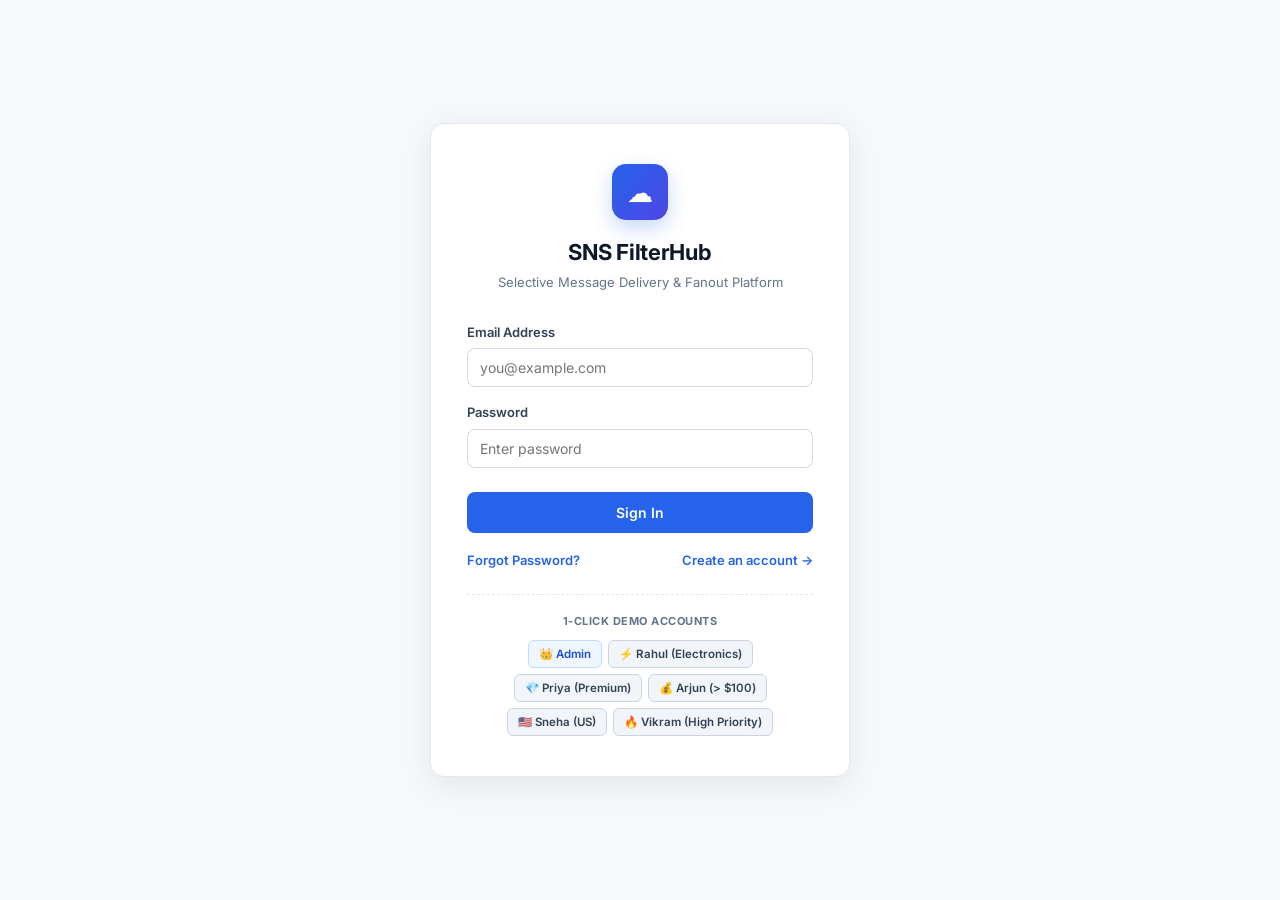
==== commit 46e3a24d: "latest" ====
--- a/templates/index.html
+++ b/templates/index.html
@@ -47,6 +47,7 @@
                 <button type="button" class="demo-pill" onclick="quickLogin('priya@example.com', 'User@123')">💎 Priya (Premium)</button>
                 <button type="button" class="demo-pill" onclick="quickLogin('arjun@example.com', 'User@123')">💰 Arjun (&gt; $100)</button>
                 <button type="button" class="demo-pill" onclick="quickLogin('sneha@example.com', 'User@123')">🇺🇸 Sneha (US)</button>
+                <button type="button" class="demo-pill" onclick="quickLogin('vikram@example.com', 'User@123')">🔥 Vikram (High Priority)</button>
             </div>
         </div>
     </div>
